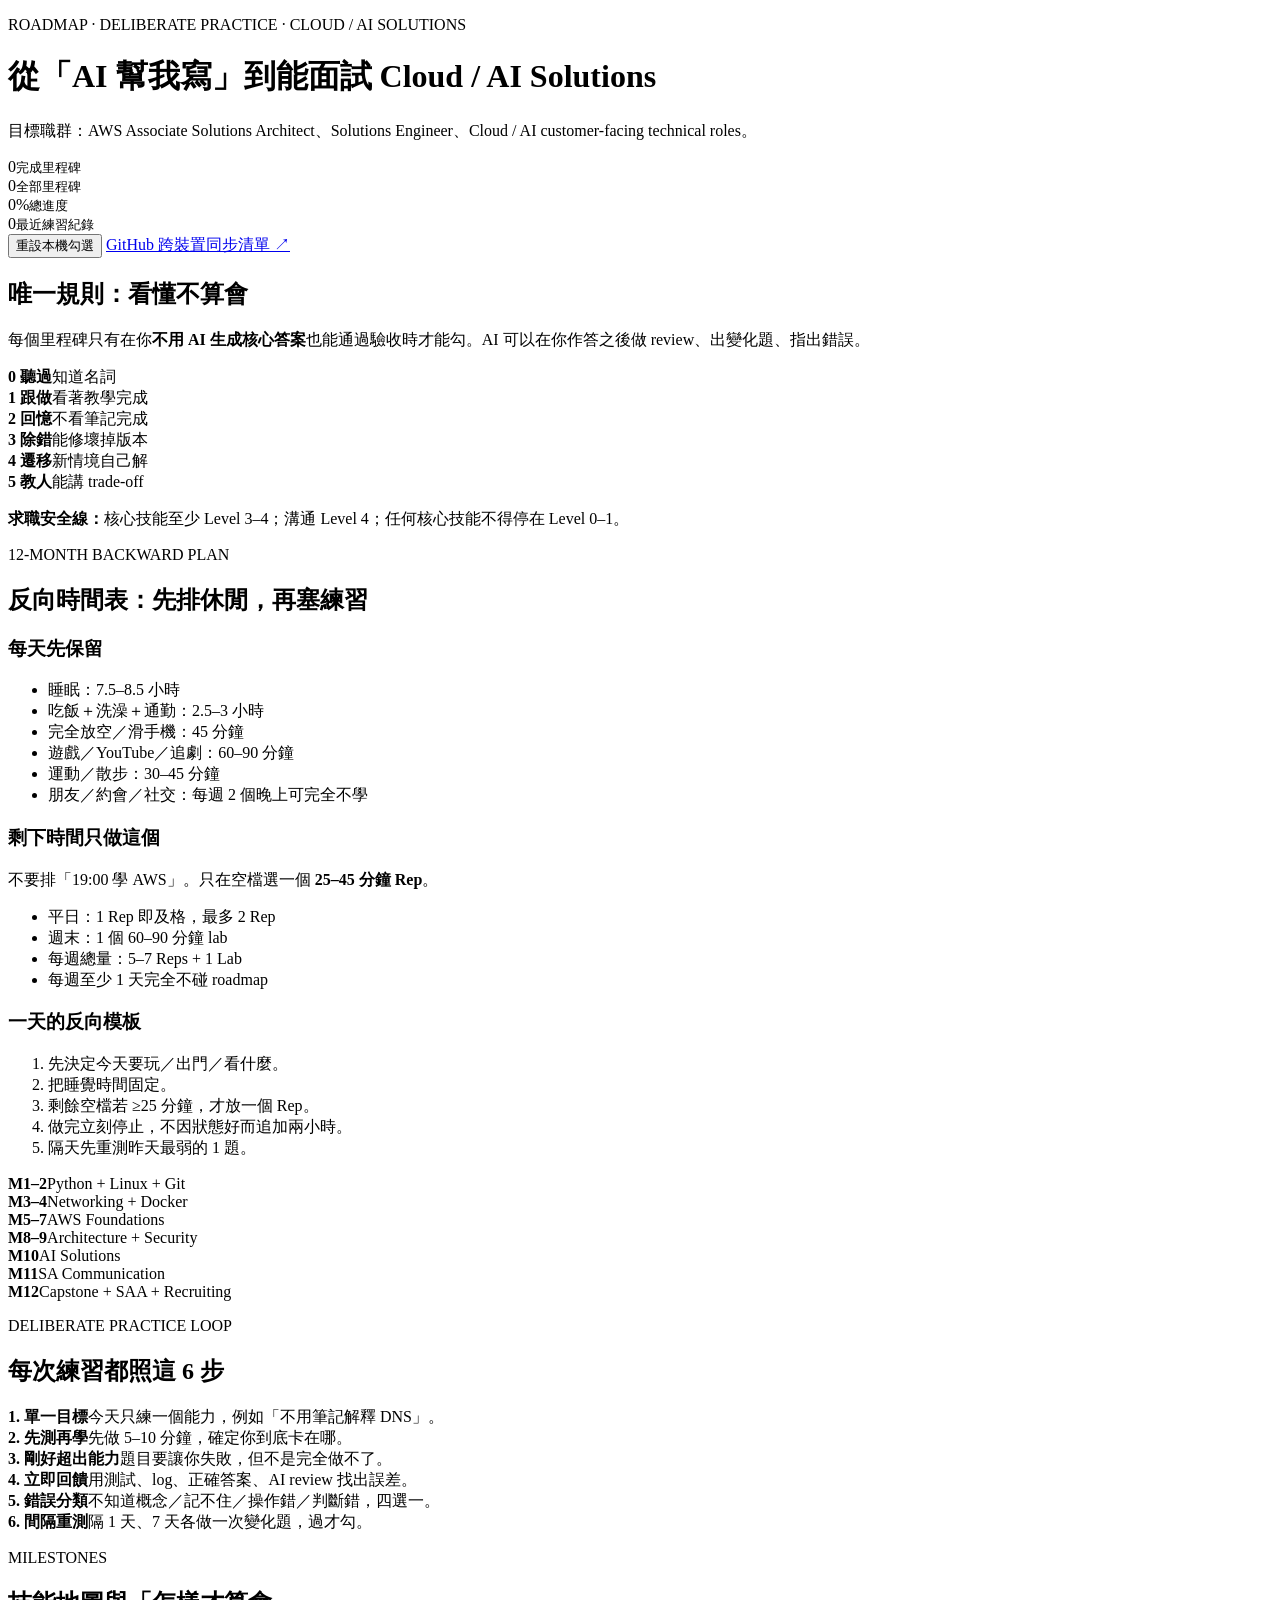
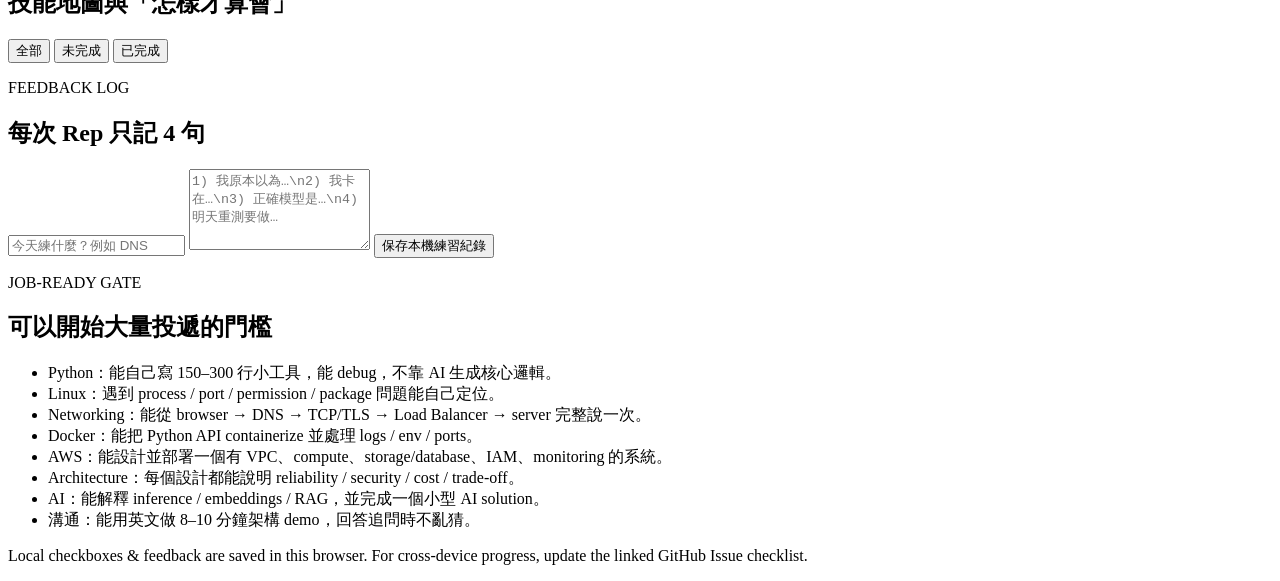
==== index.html @ ae32305e "Create Cloud AI Solutions roadmap dashboard" ====
<!doctype html>
<html lang="zh-Hant">
<head>
  <meta charset="utf-8" />
  <meta name="viewport" content="width=device-width, initial-scale=1" />
  <meta name="theme-color" content="#0b1020" />
  <title>Cloud / AI Solutions Roadmap</title>
  <link rel="stylesheet" href="styles.css" />
</head>
<body>
  <header class="hero">
    <div class="wrap">
      <p class="eyebrow">ROADMAP · DELIBERATE PRACTICE · CLOUD / AI SOLUTIONS</p>
      <h1>從「AI 幫我寫」到能面試 Cloud / AI Solutions</h1>
      <p class="lead">目標職群：AWS Associate Solutions Architect、Solutions Engineer、Cloud / AI customer-facing technical roles。</p>
      <div class="hero-grid">
        <div class="stat"><span id="doneCount">0</span><small>完成里程碑</small></div>
        <div class="stat"><span id="totalCount">0</span><small>全部里程碑</small></div>
        <div class="stat"><span id="progressPct">0%</span><small>總進度</small></div>
        <div class="stat"><span id="streak">0</span><small>最近練習紀錄</small></div>
      </div>
      <div class="progress"><div id="progressBar"></div></div>
      <div class="actions">
        <button id="resetBtn" class="ghost">重設本機勾選</button>
        <a class="button" href="https://github.com/tel0955850213/tel0955850213.github.io/issues/1" target="_blank" rel="noreferrer">GitHub 跨裝置同步清單 ↗</a>
      </div>
    </div>
  </header>

  <main class="wrap">
    <section class="panel warning">
      <h2>唯一規則：看懂不算會</h2>
      <p>每個里程碑只有在你<strong>不用 AI 生成核心答案</strong>也能通過驗收時才能勾。AI 可以在你作答之後做 review、出變化題、指出錯誤。</p>
      <div class="rubric">
        <div><b>0 聽過</b><span>知道名詞</span></div>
        <div><b>1 跟做</b><span>看著教學完成</span></div>
        <div><b>2 回憶</b><span>不看筆記完成</span></div>
        <div><b>3 除錯</b><span>能修壞掉版本</span></div>
        <div><b>4 遷移</b><span>新情境自己解</span></div>
        <div><b>5 教人</b><span>能講 trade-off</span></div>
      </div>
      <p class="pass-rule"><strong>求職安全線：</strong>核心技能至少 Level 3–4；溝通 Level 4；任何核心技能不得停在 Level 0–1。</p>
    </section>

    <section>
      <div class="section-title">
        <div><p class="eyebrow">12-MONTH BACKWARD PLAN</p><h2>反向時間表：先排休閒，再塞練習</h2></div>
      </div>
      <div class="schedule-grid">
        <article class="schedule-card leisure">
          <h3>每天先保留</h3>
          <ul>
            <li>睡眠：7.5–8.5 小時</li>
            <li>吃飯＋洗澡＋通勤：2.5–3 小時</li>
            <li>完全放空／滑手機：45 分鐘</li>
            <li>遊戲／YouTube／追劇：60–90 分鐘</li>
            <li>運動／散步：30–45 分鐘</li>
            <li>朋友／約會／社交：每週 2 個晚上可完全不學</li>
          </ul>
        </article>
        <article class="schedule-card">
          <h3>剩下時間只做這個</h3>
          <p>不要排「19:00 學 AWS」。只在空檔選一個 <strong>25–45 分鐘 Rep</strong>。</p>
          <ul>
            <li>平日：1 Rep 即及格，最多 2 Rep</li>
            <li>週末：1 個 60–90 分鐘 lab</li>
            <li>每週總量：5–7 Reps + 1 Lab</li>
            <li>每週至少 1 天完全不碰 roadmap</li>
          </ul>
        </article>
        <article class="schedule-card accent">
          <h3>一天的反向模板</h3>
          <ol>
            <li>先決定今天要玩／出門／看什麼。</li>
            <li>把睡覺時間固定。</li>
            <li>剩餘空檔若 ≥25 分鐘，才放一個 Rep。</li>
            <li>做完立刻停止，不因狀態好而追加兩小時。</li>
            <li>隔天先重測昨天最弱的 1 題。</li>
          </ol>
        </article>
      </div>
      <div class="timeline">
        <div><b>M1–2</b><span>Python + Linux + Git</span></div>
        <div><b>M3–4</b><span>Networking + Docker</span></div>
        <div><b>M5–7</b><span>AWS Foundations</span></div>
        <div><b>M8–9</b><span>Architecture + Security</span></div>
        <div><b>M10</b><span>AI Solutions</span></div>
        <div><b>M11</b><span>SA Communication</span></div>
        <div><b>M12</b><span>Capstone + SAA + Recruiting</span></div>
      </div>
    </section>

    <section class="panel">
      <p class="eyebrow">DELIBERATE PRACTICE LOOP</p>
      <h2>每次練習都照這 6 步</h2>
      <div class="practice-grid">
        <div><b>1. 單一目標</b><span>今天只練一個能力，例如「不用筆記解釋 DNS」。</span></div>
        <div><b>2. 先測再學</b><span>先做 5–10 分鐘，確定你到底卡在哪。</span></div>
        <div><b>3. 剛好超出能力</b><span>題目要讓你失敗，但不是完全做不了。</span></div>
        <div><b>4. 立即回饋</b><span>用測試、log、正確答案、AI review 找出誤差。</span></div>
        <div><b>5. 錯誤分類</b><span>不知道概念／記不住／操作錯／判斷錯，四選一。</span></div>
        <div><b>6. 間隔重測</b><span>隔 1 天、7 天各做一次變化題，過才勾。</span></div>
      </div>
    </section>

    <section>
      <div class="section-title">
        <div><p class="eyebrow">MILESTONES</p><h2>技能地圖與「怎樣才算會」</h2></div>
        <div class="filters">
          <button class="filter active" data-filter="all">全部</button>
          <button class="filter" data-filter="todo">未完成</button>
          <button class="filter" data-filter="done">已完成</button>
        </div>
      </div>
      <div id="roadmap" class="roadmap"></div>
    </section>

    <section class="panel feedback-panel">
      <p class="eyebrow">FEEDBACK LOG</p>
      <h2>每次 Rep 只記 4 句</h2>
      <div class="feedback-form">
        <input id="skillInput" placeholder="今天練什麼？例如 DNS" />
        <textarea id="feedbackInput" rows="5" placeholder="1) 我原本以為…\n2) 我卡在…\n3) 正確模型是…\n4) 明天重測要做…"></textarea>
        <button id="saveFeedback" class="button">保存本機練習紀錄</button>
      </div>
      <div id="feedbackList" class="feedback-list"></div>
    </section>

    <section class="panel">
      <p class="eyebrow">JOB-READY GATE</p>
      <h2>可以開始大量投遞的門檻</h2>
      <ul class="gate-list">
        <li>Python：能自己寫 150–300 行小工具，能 debug，不靠 AI 生成核心邏輯。</li>
        <li>Linux：遇到 process / port / permission / package 問題能自己定位。</li>
        <li>Networking：能從 browser → DNS → TCP/TLS → Load Balancer → server 完整說一次。</li>
        <li>Docker：能把 Python API containerize 並處理 logs / env / ports。</li>
        <li>AWS：能設計並部署一個有 VPC、compute、storage/database、IAM、monitoring 的系統。</li>
        <li>Architecture：每個設計都能說明 reliability / security / cost / trade-off。</li>
        <li>AI：能解釋 inference / embeddings / RAG，並完成一個小型 AI solution。</li>
        <li>溝通：能用英文做 8–10 分鐘架構 demo，回答追問時不亂猜。</li>
      </ul>
    </section>
  </main>

  <footer class="wrap footer">
    <p>Local checkboxes & feedback are saved in this browser. For cross-device progress, update the linked GitHub Issue checklist.</p>
  </footer>

  <script src="app.js"></script>
</body>
</html>
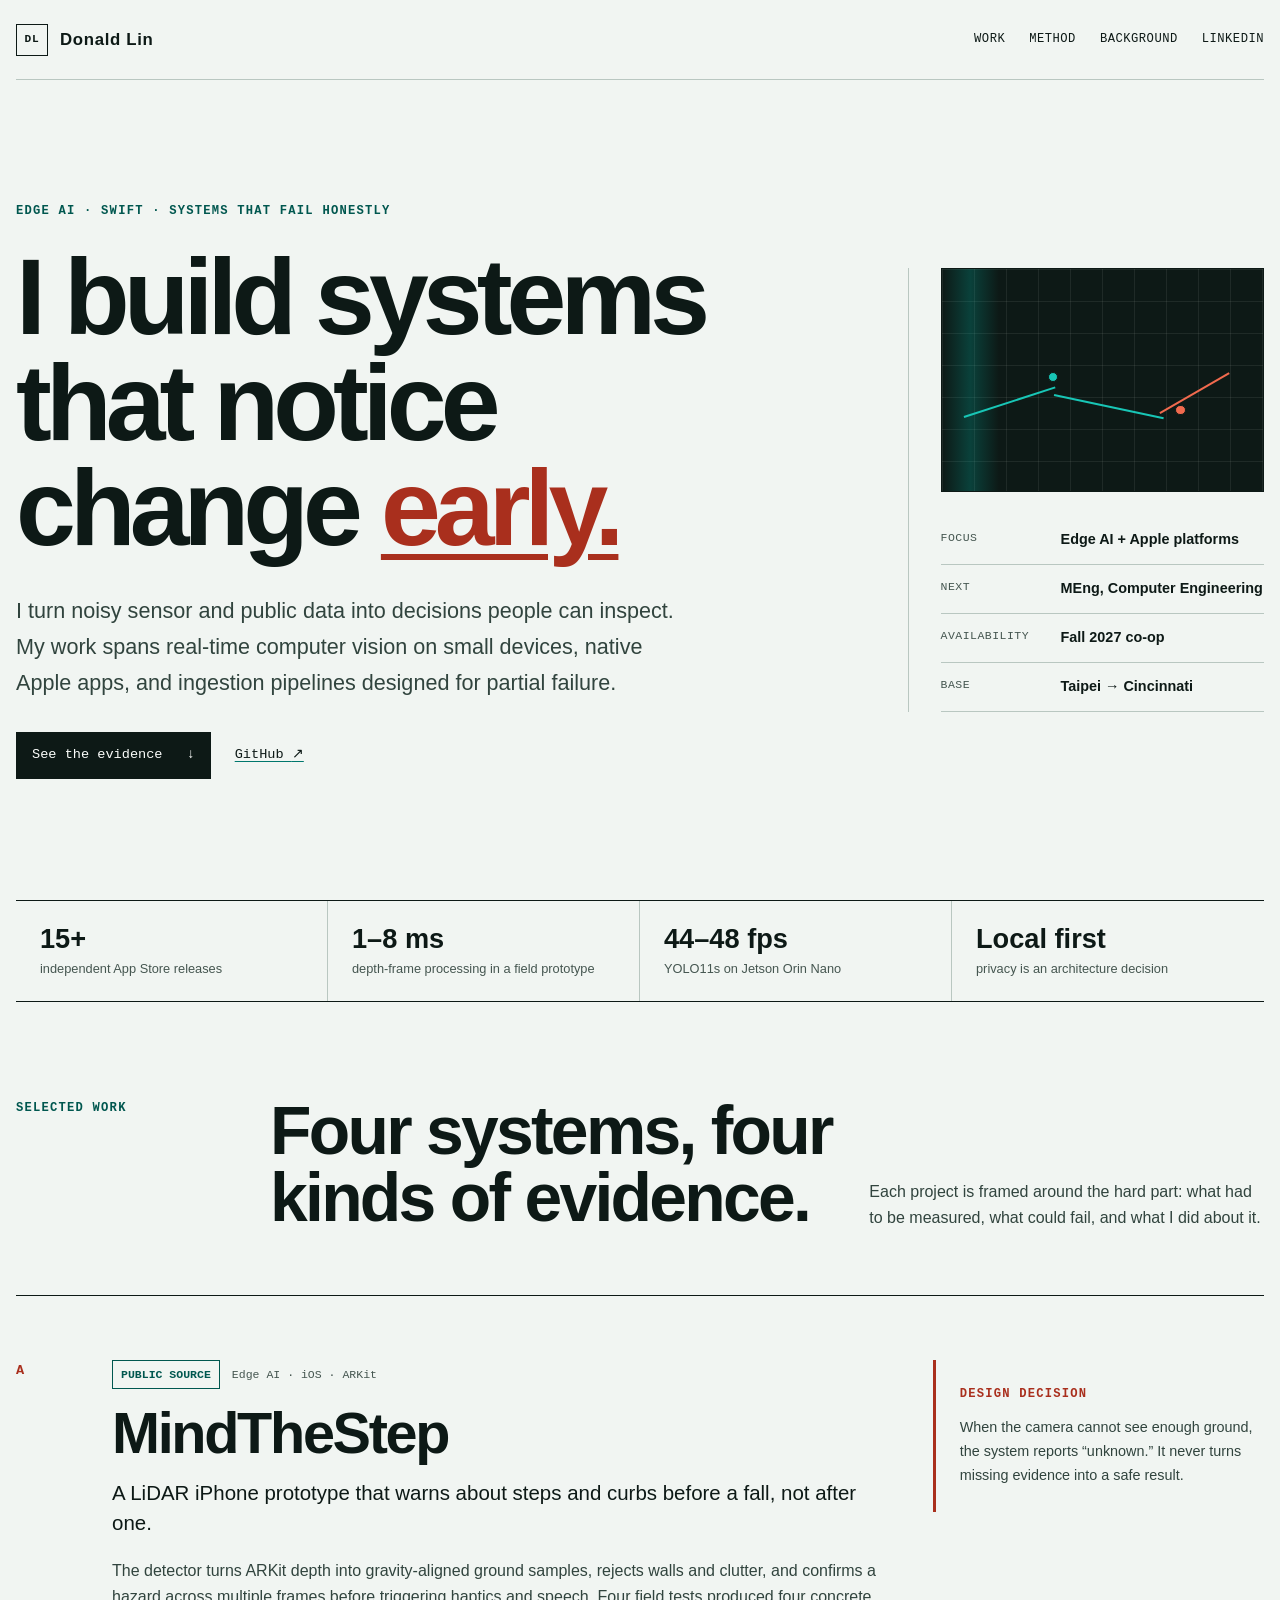
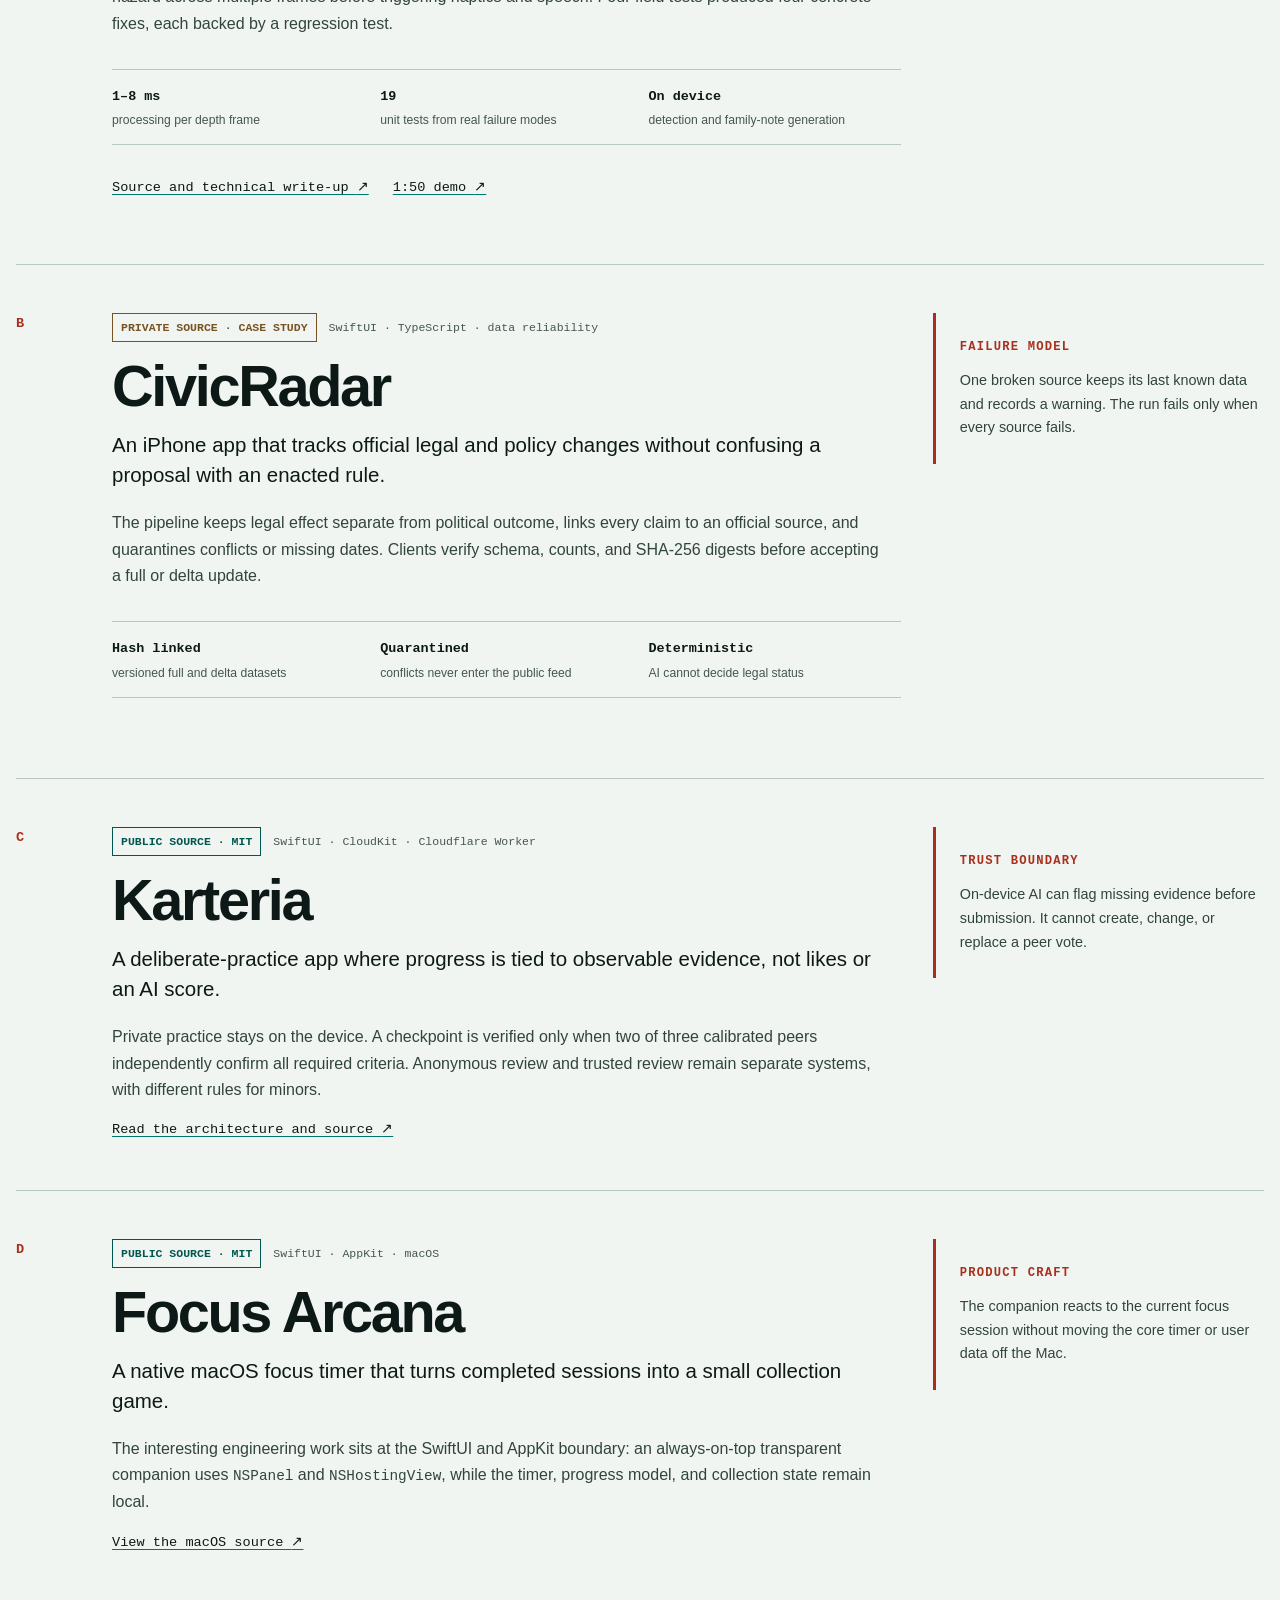
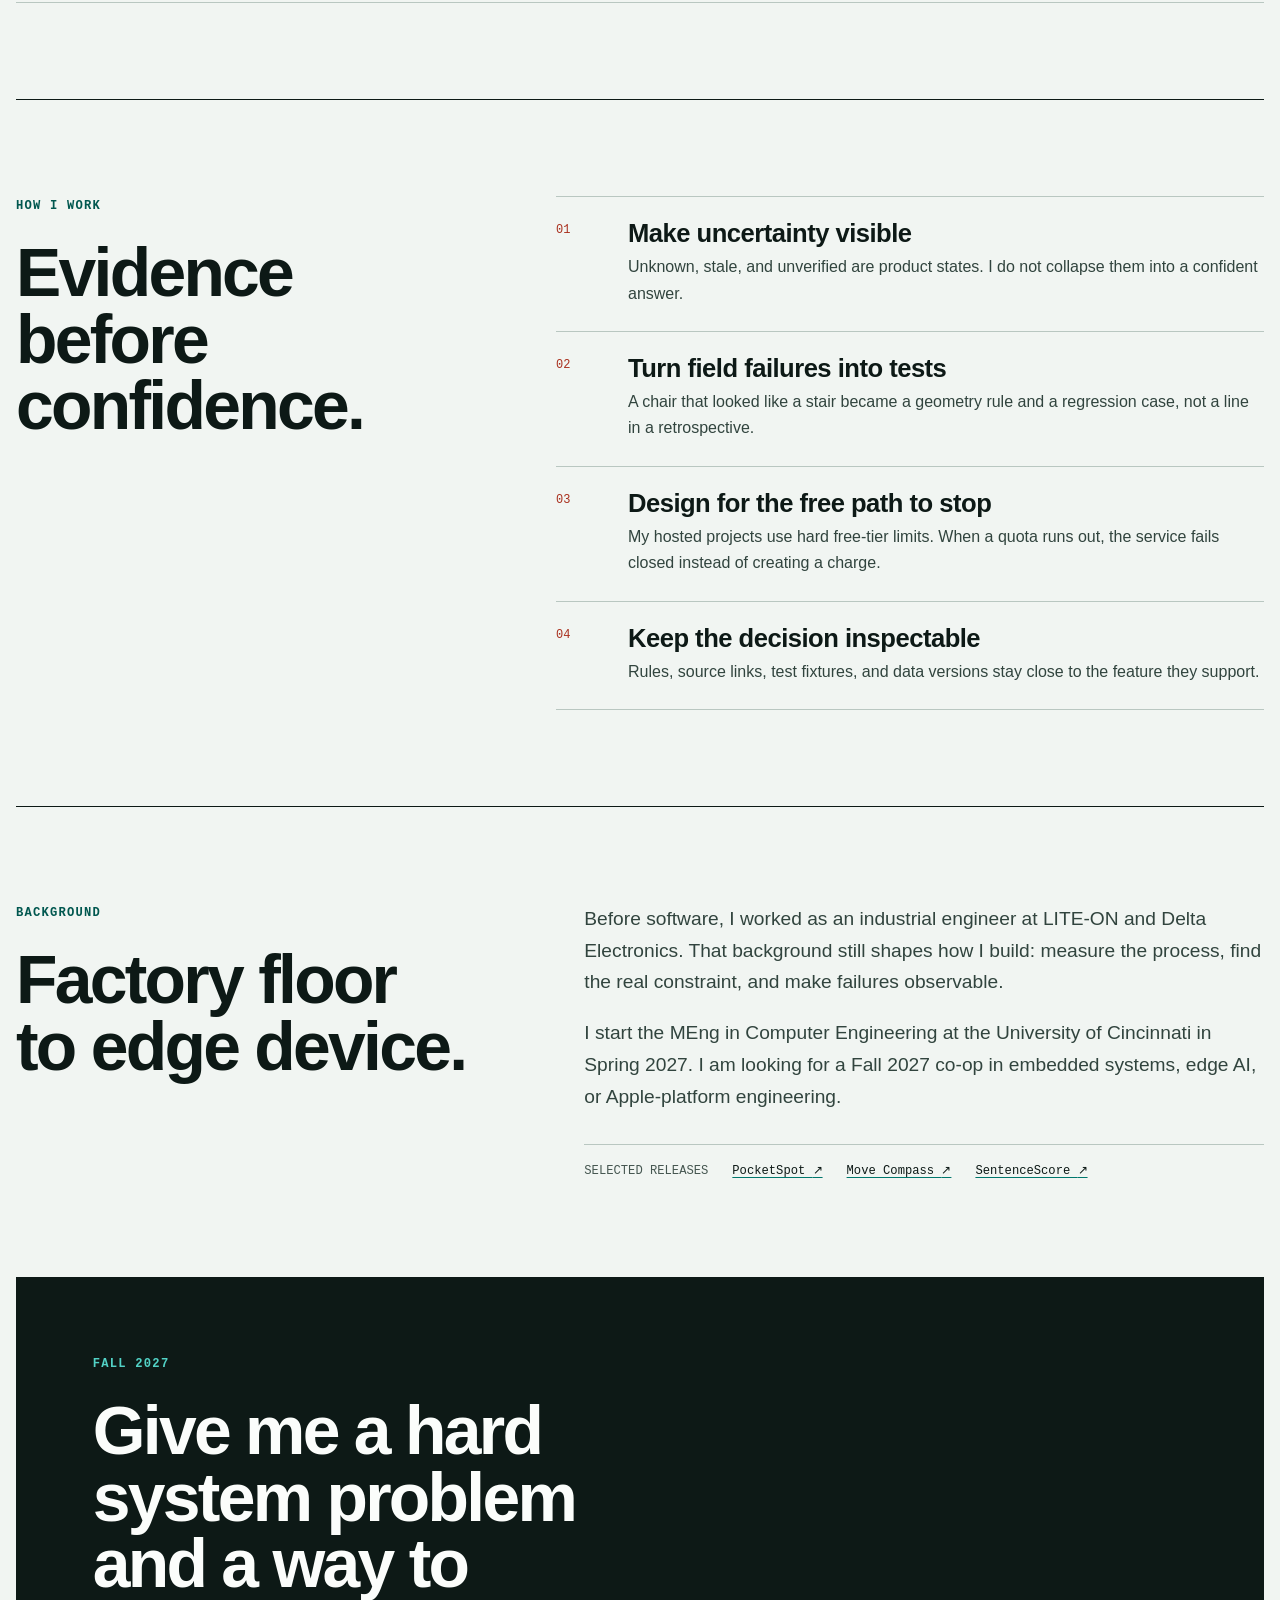
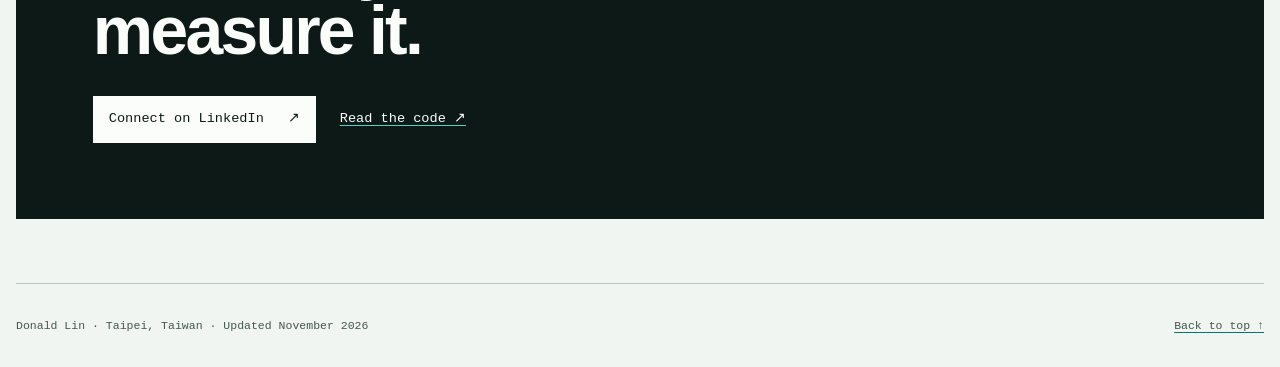
==== commit 73eaed3b: "feat: build evidence-led engineering portfolio" ====
--- a/index.html
+++ b/index.html
@@ -1,151 +1,248 @@
 <!doctype html>
-<html lang="zh-Hant">
+<html lang="en">
 <head>
   <meta charset="utf-8" />
   <meta name="viewport" content="width=device-width, initial-scale=1" />
-  <meta name="theme-color" content="#0b1020" />
-  <title>Cloud / AI Solutions Roadmap</title>
+  <meta name="description" content="Donald Lin builds edge-AI systems and native Apple software, with a focus on measurable behavior, privacy, and reliable operation." />
+  <meta name="theme-color" content="#0d1916" />
+  <meta name="color-scheme" content="light" />
+  <link rel="canonical" href="https://tel0955850213.github.io/" />
+  <title>Donald Lin — Edge AI and Apple platforms</title>
   <link rel="stylesheet" href="styles.css" />
 </head>
 <body>
-  <header class="hero">
-    <div class="wrap">
-      <p class="eyebrow">ROADMAP · DELIBERATE PRACTICE · CLOUD / AI SOLUTIONS</p>
-      <h1>從「AI 幫我寫」到能面試 Cloud / AI Solutions</h1>
-      <p class="lead">目標職群：AWS Associate Solutions Architect、Solutions Engineer、Cloud / AI customer-facing technical roles。</p>
-      <div class="hero-grid">
-        <div class="stat"><span id="doneCount">0</span><small>完成里程碑</small></div>
-        <div class="stat"><span id="totalCount">0</span><small>全部里程碑</small></div>
-        <div class="stat"><span id="progressPct">0%</span><small>總進度</small></div>
-        <div class="stat"><span id="streak">0</span><small>最近練習紀錄</small></div>
-      </div>
-      <div class="progress"><div id="progressBar"></div></div>
-      <div class="actions">
-        <button id="resetBtn" class="ghost">重設本機勾選</button>
-        <a class="button" href="https://github.com/tel0955850213/tel0955850213.github.io/issues/1" target="_blank" rel="noreferrer">GitHub 跨裝置同步清單 ↗</a>
-      </div>
-    </div>
+  <a class="skip-link" href="#main">Skip to main content</a>
+
+  <header class="site-header">
+    <a class="wordmark" href="#top">
+      <span class="wordmark-mark" aria-hidden="true">DL</span>
+      <span>Donald Lin</span>
+    </a>
+    <nav aria-label="Primary navigation">
+      <a href="#work">Work</a>
+      <a href="#method">Method</a>
+      <a href="#background">Background</a>
+      <a href="https://www.linkedin.com/in/donald-lin-0a249320a/">LinkedIn</a>
+    </nav>
   </header>
 
-  <main class="wrap">
-    <section class="panel warning">
-      <h2>唯一規則：看懂不算會</h2>
-      <p>每個里程碑只有在你<strong>不用 AI 生成核心答案</strong>也能通過驗收時才能勾。AI 可以在你作答之後做 review、出變化題、指出錯誤。</p>
-      <div class="rubric">
-        <div><b>0 聽過</b><span>知道名詞</span></div>
-        <div><b>1 跟做</b><span>看著教學完成</span></div>
-        <div><b>2 回憶</b><span>不看筆記完成</span></div>
-        <div><b>3 除錯</b><span>能修壞掉版本</span></div>
-        <div><b>4 遷移</b><span>新情境自己解</span></div>
-        <div><b>5 教人</b><span>能講 trade-off</span></div>
-      </div>
-      <p class="pass-rule"><strong>求職安全線：</strong>核心技能至少 Level 3–4；溝通 Level 4；任何核心技能不得停在 Level 0–1。</p>
-    </section>
-
-    <section>
-      <div class="section-title">
-        <div><p class="eyebrow">12-MONTH BACKWARD PLAN</p><h2>反向時間表：先排休閒，再塞練習</h2></div>
-      </div>
-      <div class="schedule-grid">
-        <article class="schedule-card leisure">
-          <h3>每天先保留</h3>
-          <ul>
-            <li>睡眠：7.5–8.5 小時</li>
-            <li>吃飯＋洗澡＋通勤：2.5–3 小時</li>
-            <li>完全放空／滑手機：45 分鐘</li>
-            <li>遊戲／YouTube／追劇：60–90 分鐘</li>
-            <li>運動／散步：30–45 分鐘</li>
-            <li>朋友／約會／社交：每週 2 個晚上可完全不學</li>
-          </ul>
-        </article>
-        <article class="schedule-card">
-          <h3>剩下時間只做這個</h3>
-          <p>不要排「19:00 學 AWS」。只在空檔選一個 <strong>25–45 分鐘 Rep</strong>。</p>
-          <ul>
-            <li>平日：1 Rep 即及格，最多 2 Rep</li>
-            <li>週末：1 個 60–90 分鐘 lab</li>
-            <li>每週總量：5–7 Reps + 1 Lab</li>
-            <li>每週至少 1 天完全不碰 roadmap</li>
-          </ul>
-        </article>
-        <article class="schedule-card accent">
-          <h3>一天的反向模板</h3>
-          <ol>
-            <li>先決定今天要玩／出門／看什麼。</li>
-            <li>把睡覺時間固定。</li>
-            <li>剩餘空檔若 ≥25 分鐘，才放一個 Rep。</li>
-            <li>做完立刻停止，不因狀態好而追加兩小時。</li>
-            <li>隔天先重測昨天最弱的 1 題。</li>
-          </ol>
-        </article>
-      </div>
-      <div class="timeline">
-        <div><b>M1–2</b><span>Python + Linux + Git</span></div>
-        <div><b>M3–4</b><span>Networking + Docker</span></div>
-        <div><b>M5–7</b><span>AWS Foundations</span></div>
-        <div><b>M8–9</b><span>Architecture + Security</span></div>
-        <div><b>M10</b><span>AI Solutions</span></div>
-        <div><b>M11</b><span>SA Communication</span></div>
-        <div><b>M12</b><span>Capstone + SAA + Recruiting</span></div>
-      </div>
-    </section>
-
-    <section class="panel">
-      <p class="eyebrow">DELIBERATE PRACTICE LOOP</p>
-      <h2>每次練習都照這 6 步</h2>
-      <div class="practice-grid">
-        <div><b>1. 單一目標</b><span>今天只練一個能力，例如「不用筆記解釋 DNS」。</span></div>
-        <div><b>2. 先測再學</b><span>先做 5–10 分鐘，確定你到底卡在哪。</span></div>
-        <div><b>3. 剛好超出能力</b><span>題目要讓你失敗，但不是完全做不了。</span></div>
-        <div><b>4. 立即回饋</b><span>用測試、log、正確答案、AI review 找出誤差。</span></div>
-        <div><b>5. 錯誤分類</b><span>不知道概念／記不住／操作錯／判斷錯，四選一。</span></div>
-        <div><b>6. 間隔重測</b><span>隔 1 天、7 天各做一次變化題，過才勾。</span></div>
-      </div>
-    </section>
-
-    <section>
-      <div class="section-title">
-        <div><p class="eyebrow">MILESTONES</p><h2>技能地圖與「怎樣才算會」</h2></div>
-        <div class="filters">
-          <button class="filter active" data-filter="all">全部</button>
-          <button class="filter" data-filter="todo">未完成</button>
-          <button class="filter" data-filter="done">已完成</button>
+  <main id="main">
+    <section class="hero" id="top" aria-labelledby="hero-title">
+      <div class="hero-copy">
+        <p class="kicker">Edge AI · Swift · systems that fail honestly</p>
+        <h1 id="hero-title">I build systems that notice change <em>early.</em></h1>
+        <p class="hero-summary">
+          I turn noisy sensor and public data into decisions people can inspect.
+          My work spans real-time computer vision on small devices, native Apple apps,
+          and ingestion pipelines designed for partial failure.
+        </p>
+        <div class="hero-actions" aria-label="Portfolio links">
+          <a class="primary-action" href="#work">See the evidence <span aria-hidden="true">↓</span></a>
+          <a href="https://github.com/tel0955850213">GitHub <span aria-hidden="true">↗</span></a>
         </div>
       </div>
-      <div id="roadmap" class="roadmap"></div>
-    </section>
-
-    <section class="panel feedback-panel">
-      <p class="eyebrow">FEEDBACK LOG</p>
-      <h2>每次 Rep 只記 4 句</h2>
-      <div class="feedback-form">
-        <input id="skillInput" placeholder="今天練什麼？例如 DNS" />
-        <textarea id="feedbackInput" rows="5" placeholder="1) 我原本以為…\n2) 我卡在…\n3) 正確模型是…\n4) 明天重測要做…"></textarea>
-        <button id="saveFeedback" class="button">保存本機練習紀錄</button>
-      </div>
-      <div id="feedbackList" class="feedback-list"></div>
-    </section>
-
-    <section class="panel">
-      <p class="eyebrow">JOB-READY GATE</p>
-      <h2>可以開始大量投遞的門檻</h2>
-      <ul class="gate-list">
-        <li>Python：能自己寫 150–300 行小工具，能 debug，不靠 AI 生成核心邏輯。</li>
-        <li>Linux：遇到 process / port / permission / package 問題能自己定位。</li>
-        <li>Networking：能從 browser → DNS → TCP/TLS → Load Balancer → server 完整說一次。</li>
-        <li>Docker：能把 Python API containerize 並處理 logs / env / ports。</li>
-        <li>AWS：能設計並部署一個有 VPC、compute、storage/database、IAM、monitoring 的系統。</li>
-        <li>Architecture：每個設計都能說明 reliability / security / cost / trade-off。</li>
-        <li>AI：能解釋 inference / embeddings / RAG，並完成一個小型 AI solution。</li>
-        <li>溝通：能用英文做 8–10 分鐘架構 demo，回答追問時不亂猜。</li>
-      </ul>
+
+      <aside class="signal-panel" aria-label="Current status">
+        <div class="signal-screen" aria-hidden="true">
+          <span class="scan-line"></span>
+          <span class="signal-segment segment-a"></span>
+          <span class="signal-segment segment-b"></span>
+          <span class="signal-segment segment-c"></span>
+          <span class="signal-dot dot-a"></span>
+          <span class="signal-dot dot-b"></span>
+        </div>
+        <dl>
+          <div><dt>Focus</dt><dd>Edge AI + Apple platforms</dd></div>
+          <div><dt>Next</dt><dd>MEng, Computer Engineering</dd></div>
+          <div><dt>Availability</dt><dd>Fall 2027 co-op</dd></div>
+          <div><dt>Base</dt><dd>Taipei → Cincinnati</dd></div>
+        </dl>
+      </aside>
+    </section>
+
+    <section class="proof-strip" aria-label="Engineering profile">
+      <p><strong>15+</strong><span>independent App Store releases</span></p>
+      <p><strong>1–8 ms</strong><span>depth-frame processing in a field prototype</span></p>
+      <p><strong>44–48 fps</strong><span>YOLO11s on Jetson Orin Nano</span></p>
+      <p><strong>Local first</strong><span>privacy is an architecture decision</span></p>
+    </section>
+
+    <section class="work-section" id="work" aria-labelledby="work-title">
+      <div class="section-heading">
+        <p class="section-label">Selected work</p>
+        <h2 id="work-title">Four systems, four kinds of evidence.</h2>
+        <p>Each project is framed around the hard part: what had to be measured, what could fail, and what I did about it.</p>
+      </div>
+
+      <div class="project-ledger">
+        <article class="project project-featured">
+          <div class="project-index" aria-hidden="true">A</div>
+          <div class="project-main">
+            <div class="project-meta">
+              <span class="status public">Public source</span>
+              <span>Edge AI · iOS · ARKit</span>
+            </div>
+            <h3>MindTheStep</h3>
+            <p class="project-lede">A LiDAR iPhone prototype that warns about steps and curbs before a fall, not after one.</p>
+            <p>
+              The detector turns ARKit depth into gravity-aligned ground samples, rejects walls and clutter,
+              and confirms a hazard across multiple frames before triggering haptics and speech. Four field tests
+              produced four concrete fixes, each backed by a regression test.
+            </p>
+            <div class="evidence" aria-label="MindTheStep evidence">
+              <p><strong>1–8 ms</strong><span>processing per depth frame</span></p>
+              <p><strong>19</strong><span>unit tests from real failure modes</span></p>
+              <p><strong>On device</strong><span>detection and family-note generation</span></p>
+            </div>
+            <div class="project-links">
+              <a href="https://github.com/tel0955850213/mindthestep">Source and technical write-up <span aria-hidden="true">↗</span></a>
+              <a href="https://youtu.be/XT80odwnBWA">1:50 demo <span aria-hidden="true">↗</span></a>
+            </div>
+          </div>
+          <aside class="project-note">
+            <p class="note-label">Design decision</p>
+            <p>When the camera cannot see enough ground, the system reports “unknown.” It never turns missing evidence into a safe result.</p>
+          </aside>
+        </article>
+
+        <article class="project">
+          <div class="project-index" aria-hidden="true">B</div>
+          <div class="project-main">
+            <div class="project-meta">
+              <span class="status case-study">Private source · case study</span>
+              <span>SwiftUI · TypeScript · data reliability</span>
+            </div>
+            <h3>CivicRadar</h3>
+            <p class="project-lede">An iPhone app that tracks official legal and policy changes without confusing a proposal with an enacted rule.</p>
+            <p>
+              The pipeline keeps legal effect separate from political outcome, links every claim to an official source,
+              and quarantines conflicts or missing dates. Clients verify schema, counts, and SHA-256 digests before accepting
+              a full or delta update.
+            </p>
+            <div class="evidence" aria-label="CivicRadar evidence">
+              <p><strong>Hash linked</strong><span>versioned full and delta datasets</span></p>
+              <p><strong>Quarantined</strong><span>conflicts never enter the public feed</span></p>
+              <p><strong>Deterministic</strong><span>AI cannot decide legal status</span></p>
+            </div>
+          </div>
+          <aside class="project-note">
+            <p class="note-label">Failure model</p>
+            <p>One broken source keeps its last known data and records a warning. The run fails only when every source fails.</p>
+          </aside>
+        </article>
+
+        <article class="project">
+          <div class="project-index" aria-hidden="true">C</div>
+          <div class="project-main">
+            <div class="project-meta">
+              <span class="status public">Public source · MIT</span>
+              <span>SwiftUI · CloudKit · Cloudflare Worker</span>
+            </div>
+            <h3>Karteria</h3>
+            <p class="project-lede">A deliberate-practice app where progress is tied to observable evidence, not likes or an AI score.</p>
+            <p>
+              Private practice stays on the device. A checkpoint is verified only when two of three calibrated peers
+              independently confirm all required criteria. Anonymous review and trusted review remain separate systems,
+              with different rules for minors.
+            </p>
+            <div class="project-links">
+              <a href="https://github.com/tel0955850213/Karteria">Read the architecture and source <span aria-hidden="true">↗</span></a>
+            </div>
+          </div>
+          <aside class="project-note">
+            <p class="note-label">Trust boundary</p>
+            <p>On-device AI can flag missing evidence before submission. It cannot create, change, or replace a peer vote.</p>
+          </aside>
+        </article>
+
+        <article class="project">
+          <div class="project-index" aria-hidden="true">D</div>
+          <div class="project-main">
+            <div class="project-meta">
+              <span class="status public">Public source · MIT</span>
+              <span>SwiftUI · AppKit · macOS</span>
+            </div>
+            <h3>Focus Arcana</h3>
+            <p class="project-lede">A native macOS focus timer that turns completed sessions into a small collection game.</p>
+            <p>
+              The interesting engineering work sits at the SwiftUI and AppKit boundary: an always-on-top transparent
+              companion uses <code>NSPanel</code> and <code>NSHostingView</code>, while the timer, progress model,
+              and collection state remain local.
+            </p>
+            <div class="project-links">
+              <a href="https://github.com/tel0955850213/MacFocus">View the macOS source <span aria-hidden="true">↗</span></a>
+            </div>
+          </div>
+          <aside class="project-note">
+            <p class="note-label">Product craft</p>
+            <p>The companion reacts to the current focus session without moving the core timer or user data off the Mac.</p>
+          </aside>
+        </article>
+      </div>
+    </section>
+
+    <section class="method-section" id="method" aria-labelledby="method-title">
+      <div class="section-heading compact">
+        <p class="section-label">How I work</p>
+        <h2 id="method-title">Evidence before confidence.</h2>
+      </div>
+      <ol class="method-list">
+        <li>
+          <span class="method-number">01</span>
+          <div><h3>Make uncertainty visible</h3><p>Unknown, stale, and unverified are product states. I do not collapse them into a confident answer.</p></div>
+        </li>
+        <li>
+          <span class="method-number">02</span>
+          <div><h3>Turn field failures into tests</h3><p>A chair that looked like a stair became a geometry rule and a regression case, not a line in a retrospective.</p></div>
+        </li>
+        <li>
+          <span class="method-number">03</span>
+          <div><h3>Design for the free path to stop</h3><p>My hosted projects use hard free-tier limits. When a quota runs out, the service fails closed instead of creating a charge.</p></div>
+        </li>
+        <li>
+          <span class="method-number">04</span>
+          <div><h3>Keep the decision inspectable</h3><p>Rules, source links, test fixtures, and data versions stay close to the feature they support.</p></div>
+        </li>
+      </ol>
+    </section>
+
+    <section class="background-section" id="background" aria-labelledby="background-title">
+      <div>
+        <p class="section-label">Background</p>
+        <h2 id="background-title">Factory floor to edge device.</h2>
+      </div>
+      <div class="background-copy">
+        <p>
+          Before software, I worked as an industrial engineer at LITE-ON and Delta Electronics.
+          That background still shapes how I build: measure the process, find the real constraint,
+          and make failures observable.
+        </p>
+        <p>
+          I start the MEng in Computer Engineering at the University of Cincinnati in Spring 2027.
+          I am looking for a Fall 2027 co-op in embedded systems, edge AI, or Apple-platform engineering.
+        </p>
+        <div class="app-links" aria-label="Selected App Store releases">
+          <span>Selected releases</span>
+          <a href="https://apps.apple.com/tw/app/id6771274846">PocketSpot <span aria-hidden="true">↗</span></a>
+          <a href="https://apps.apple.com/us/app/move-compass/id6795955157">Move Compass <span aria-hidden="true">↗</span></a>
+          <a href="https://apps.apple.com/us/app/sentencescore-ielts-speaking/id6782122833">SentenceScore <span aria-hidden="true">↗</span></a>
+        </div>
+      </div>
+    </section>
+
+    <section class="contact-section" aria-labelledby="contact-title">
+      <p class="section-label">Fall 2027</p>
+      <h2 id="contact-title">Give me a hard system problem and a way to measure it.</h2>
+      <div class="contact-links">
+        <a class="primary-action light" href="https://www.linkedin.com/in/donald-lin-0a249320a/">Connect on LinkedIn <span aria-hidden="true">↗</span></a>
+        <a href="https://github.com/tel0955850213">Read the code <span aria-hidden="true">↗</span></a>
+      </div>
     </section>
   </main>
 
-  <footer class="wrap footer">
-    <p>Local checkboxes & feedback are saved in this browser. For cross-device progress, update the linked GitHub Issue checklist.</p>
+  <footer>
+    <p>Donald Lin · Taipei, Taiwan · Updated November 2026</p>
+    <a href="#top">Back to top <span aria-hidden="true">↑</span></a>
   </footer>
-
-  <script src="app.js"></script>
 </body>
-</html>+</html>
--- a/styles.css
+++ b/styles.css
@@ -0,0 +1,791 @@
+:root {
+  --ink: #0d1916;
+  --ink-soft: #31443e;
+  --paper: #f1f5f2;
+  --surface: #fbfdfb;
+  --line: #b9c7c1;
+  --signal: #00776d;
+  --signal-dark: #00574f;
+  --hazard: #a92f1d;
+  --steel: #455650;
+  --display: "Avenir Next Condensed", "Arial Narrow", "Aptos Display", sans-serif;
+  --body: "Avenir Next", Avenir, "Segoe UI", sans-serif;
+  --mono: "SFMono-Regular", Consolas, "Liberation Mono", monospace;
+  --max-width: 84rem;
+  --space-1: 0.25rem;
+  --space-2: 0.5rem;
+  --space-3: 0.75rem;
+  --space-4: 1rem;
+  --space-6: 1.5rem;
+  --space-8: 2rem;
+  --space-12: 3rem;
+  --space-16: 4rem;
+  --space-24: 6rem;
+}
+
+* {
+  box-sizing: border-box;
+}
+
+html {
+  scroll-behavior: smooth;
+}
+
+body {
+  margin: 0;
+  background: var(--paper);
+  color: var(--ink);
+  font-family: var(--body);
+  font-size: 1rem;
+  line-height: 1.65;
+  text-rendering: optimizeLegibility;
+}
+
+a {
+  color: inherit;
+  text-decoration-color: var(--signal);
+  text-decoration-thickness: 0.08em;
+  text-underline-offset: 0.22em;
+}
+
+a:hover {
+  color: var(--signal-dark);
+}
+
+a:focus-visible,
+button:focus-visible {
+  outline: 0.2rem solid var(--hazard);
+  outline-offset: 0.2rem;
+}
+
+code {
+  font-family: var(--mono);
+  font-size: 0.9em;
+}
+
+.skip-link {
+  position: fixed;
+  z-index: 20;
+  top: var(--space-4);
+  left: var(--space-4);
+  padding: var(--space-3) var(--space-4);
+  background: var(--ink);
+  color: var(--surface);
+  transform: translateY(-160%);
+}
+
+.skip-link:focus {
+  transform: translateY(0);
+}
+
+.site-header,
+main,
+footer {
+  width: min(calc(100% - 2rem), var(--max-width));
+  margin-inline: auto;
+}
+
+.site-header {
+  min-height: 5rem;
+  display: flex;
+  align-items: center;
+  justify-content: space-between;
+  gap: var(--space-8);
+  border-bottom: 0.08rem solid var(--line);
+}
+
+.wordmark {
+  display: inline-flex;
+  align-items: center;
+  gap: var(--space-3);
+  color: var(--ink);
+  font-family: var(--display);
+  font-size: 1.05rem;
+  font-weight: 700;
+  letter-spacing: 0.04em;
+  text-decoration: none;
+}
+
+.wordmark-mark {
+  display: grid;
+  width: 2rem;
+  aspect-ratio: 1;
+  place-items: center;
+  border: 0.08rem solid var(--ink);
+  font-family: var(--mono);
+  font-size: 0.7rem;
+}
+
+nav {
+  display: flex;
+  flex-wrap: wrap;
+  justify-content: flex-end;
+  gap: var(--space-6);
+  font-family: var(--mono);
+  font-size: 0.76rem;
+  letter-spacing: 0.04em;
+  text-transform: uppercase;
+}
+
+nav a {
+  text-decoration: none;
+}
+
+.hero {
+  min-height: calc(100svh - 5rem);
+  display: grid;
+  grid-template-columns: minmax(0, 1.55fr) minmax(18rem, 0.7fr);
+  align-items: center;
+  gap: clamp(3rem, 8vw, 8rem);
+  padding-block: var(--space-16);
+}
+
+.kicker,
+.section-label,
+.note-label {
+  margin: 0 0 var(--space-6);
+  color: var(--signal-dark);
+  font-family: var(--mono);
+  font-size: 0.76rem;
+  font-weight: 700;
+  letter-spacing: 0.1em;
+  text-transform: uppercase;
+}
+
+h1,
+h2,
+h3,
+p {
+  margin-top: 0;
+}
+
+h1,
+h2,
+h3 {
+  font-family: var(--display);
+  font-weight: 650;
+  line-height: 0.98;
+}
+
+h1 {
+  max-width: 13ch;
+  margin-bottom: var(--space-8);
+  font-size: clamp(3.5rem, 8.4vw, 8.2rem);
+  letter-spacing: -0.055em;
+}
+
+h1 em {
+  color: var(--hazard);
+  font-style: normal;
+  text-decoration: underline;
+  text-decoration-thickness: 0.06em;
+  text-underline-offset: 0.08em;
+}
+
+.hero-summary {
+  max-width: 42rem;
+  margin-bottom: var(--space-8);
+  color: var(--ink-soft);
+  font-size: clamp(1.05rem, 1.7vw, 1.35rem);
+}
+
+.hero-actions,
+.project-links,
+.contact-links {
+  display: flex;
+  flex-wrap: wrap;
+  align-items: center;
+  gap: var(--space-6);
+  font-family: var(--mono);
+  font-size: 0.85rem;
+}
+
+.primary-action {
+  display: inline-flex;
+  align-items: center;
+  justify-content: space-between;
+  min-width: 12rem;
+  gap: var(--space-6);
+  padding: var(--space-3) var(--space-4);
+  background: var(--ink);
+  color: var(--surface);
+  text-decoration: none;
+}
+
+.primary-action:hover {
+  background: var(--signal-dark);
+  color: var(--surface);
+}
+
+.signal-panel {
+  border-left: 0.08rem solid var(--line);
+  padding-left: var(--space-8);
+}
+
+.signal-screen {
+  position: relative;
+  min-height: 14rem;
+  overflow: hidden;
+  border: 0.08rem solid var(--ink);
+  background-color: var(--ink);
+  background-image:
+    linear-gradient(rgba(241, 245, 242, 0.08) 0.08rem, transparent 0.08rem),
+    linear-gradient(90deg, rgba(241, 245, 242, 0.08) 0.08rem, transparent 0.08rem);
+  background-size: 2rem 2rem;
+}
+
+.scan-line {
+  position: absolute;
+  inset: 0 auto 0 0;
+  width: 18%;
+  background: linear-gradient(90deg, transparent, rgba(0, 194, 177, 0.24), transparent);
+  animation: scan 5s linear infinite;
+}
+
+.signal-segment,
+.signal-dot {
+  position: absolute;
+  display: block;
+  background: #18c6b6;
+}
+
+.signal-segment {
+  height: 0.15rem;
+  transform-origin: left center;
+}
+
+.segment-a {
+  width: 30%;
+  top: 66%;
+  left: 7%;
+  transform: rotate(-18deg);
+}
+
+.segment-b {
+  width: 35%;
+  top: 56%;
+  left: 35%;
+  transform: rotate(12deg);
+}
+
+.segment-c {
+  width: 25%;
+  top: 64%;
+  left: 68%;
+  transform: rotate(-30deg);
+  background: #f16a4e;
+}
+
+.signal-dot {
+  width: 0.65rem;
+  aspect-ratio: 1;
+  border: 0.12rem solid var(--ink);
+  border-radius: 50%;
+}
+
+.dot-a {
+  top: 46%;
+  left: 33%;
+}
+
+.dot-b {
+  top: 61%;
+  right: 24%;
+  background: #f16a4e;
+}
+
+@keyframes scan {
+  from { transform: translateX(-100%); }
+  to { transform: translateX(620%); }
+}
+
+.signal-panel dl {
+  margin: var(--space-6) 0 0;
+}
+
+.signal-panel dl div {
+  display: grid;
+  grid-template-columns: 6.5rem 1fr;
+  gap: var(--space-4);
+  padding-block: var(--space-3);
+  border-bottom: 0.08rem solid var(--line);
+}
+
+.signal-panel dt {
+  color: var(--steel);
+  font-family: var(--mono);
+  font-size: 0.72rem;
+  letter-spacing: 0.04em;
+  text-transform: uppercase;
+}
+
+.signal-panel dd {
+  margin: 0;
+  font-size: 0.9rem;
+  font-weight: 600;
+}
+
+.proof-strip {
+  display: grid;
+  grid-template-columns: repeat(4, 1fr);
+  border-block: 0.08rem solid var(--ink);
+}
+
+.proof-strip p {
+  margin: 0;
+  padding: var(--space-6);
+  border-right: 0.08rem solid var(--line);
+}
+
+.proof-strip p:last-child {
+  border-right: 0;
+}
+
+.proof-strip strong,
+.proof-strip span {
+  display: block;
+}
+
+.proof-strip strong {
+  margin-bottom: var(--space-2);
+  font-family: var(--display);
+  font-size: 1.7rem;
+  line-height: 1;
+}
+
+.proof-strip span {
+  color: var(--steel);
+  font-size: 0.8rem;
+  line-height: 1.35;
+}
+
+.work-section,
+.method-section,
+.background-section {
+  padding-block: var(--space-24);
+}
+
+.section-heading {
+  display: grid;
+  grid-template-columns: 0.45fr 1.15fr 0.8fr;
+  gap: var(--space-8);
+  align-items: end;
+  margin-bottom: var(--space-16);
+}
+
+.section-heading .section-label {
+  align-self: start;
+}
+
+.section-heading h2,
+.background-section h2,
+.contact-section h2 {
+  margin-bottom: 0;
+  font-size: clamp(2.7rem, 5.3vw, 5.4rem);
+  letter-spacing: -0.04em;
+}
+
+.section-heading > p:last-child {
+  margin-bottom: 0;
+  color: var(--ink-soft);
+}
+
+.project-ledger {
+  border-top: 0.08rem solid var(--ink);
+}
+
+.project {
+  display: grid;
+  grid-template-columns: 4rem minmax(0, 1fr) minmax(14rem, 0.42fr);
+  gap: var(--space-8);
+  padding-block: var(--space-12);
+  border-bottom: 0.08rem solid var(--line);
+}
+
+.project-featured {
+  padding-block: var(--space-16);
+}
+
+.project-index {
+  color: var(--hazard);
+  font-family: var(--mono);
+  font-size: 0.85rem;
+  font-weight: 700;
+}
+
+.project-meta {
+  display: flex;
+  flex-wrap: wrap;
+  gap: var(--space-3);
+  align-items: center;
+  margin-bottom: var(--space-4);
+  color: var(--steel);
+  font-family: var(--mono);
+  font-size: 0.72rem;
+}
+
+.status {
+  padding: var(--space-1) var(--space-2);
+  border: 0.08rem solid currentColor;
+  color: var(--signal-dark);
+  font-weight: 700;
+  text-transform: uppercase;
+}
+
+.status.case-study {
+  color: #795221;
+}
+
+.project h3 {
+  margin-bottom: var(--space-4);
+  font-size: clamp(2.5rem, 4.5vw, 4.8rem);
+  letter-spacing: -0.04em;
+}
+
+.project-lede {
+  max-width: 48rem;
+  color: var(--ink);
+  font-size: clamp(1.12rem, 1.6vw, 1.35rem);
+  line-height: 1.45;
+}
+
+.project-main > p:not(.project-lede) {
+  max-width: 48rem;
+  color: var(--ink-soft);
+}
+
+.evidence {
+  display: grid;
+  grid-template-columns: repeat(3, 1fr);
+  gap: var(--space-4);
+  margin-block: var(--space-8);
+  padding-block: var(--space-4);
+  border-block: 0.08rem solid var(--line);
+}
+
+.evidence p {
+  margin: 0;
+}
+
+.evidence strong,
+.evidence span {
+  display: block;
+}
+
+.evidence strong {
+  font-family: var(--mono);
+  font-size: 0.84rem;
+}
+
+.evidence span {
+  margin-top: var(--space-1);
+  color: var(--steel);
+  font-size: 0.76rem;
+  line-height: 1.35;
+}
+
+.project-note {
+  align-self: start;
+  padding: var(--space-6) 0 var(--space-6) var(--space-6);
+  border-left: 0.2rem solid var(--hazard);
+}
+
+.project-note .note-label {
+  margin-bottom: var(--space-3);
+  color: var(--hazard);
+}
+
+.project-note p:last-child {
+  margin-bottom: 0;
+  color: var(--ink-soft);
+  font-size: 0.9rem;
+}
+
+.method-section {
+  display: grid;
+  grid-template-columns: 0.75fr 1.25fr;
+  gap: clamp(3rem, 9vw, 9rem);
+  border-top: 0.08rem solid var(--ink);
+}
+
+.section-heading.compact {
+  display: block;
+  margin: 0;
+}
+
+.method-list {
+  margin: 0;
+  padding: 0;
+  list-style: none;
+  border-top: 0.08rem solid var(--line);
+}
+
+.method-list li {
+  display: grid;
+  grid-template-columns: 3rem 1fr;
+  gap: var(--space-6);
+  padding-block: var(--space-6);
+  border-bottom: 0.08rem solid var(--line);
+}
+
+.method-number {
+  color: var(--hazard);
+  font-family: var(--mono);
+  font-size: 0.75rem;
+}
+
+.method-list h3 {
+  margin-bottom: var(--space-2);
+  font-size: 1.6rem;
+  letter-spacing: -0.02em;
+}
+
+.method-list p {
+  margin: 0;
+  color: var(--ink-soft);
+}
+
+.background-section {
+  display: grid;
+  grid-template-columns: 0.8fr 1.2fr;
+  gap: clamp(3rem, 9vw, 9rem);
+  border-top: 0.08rem solid var(--ink);
+}
+
+.background-copy > p {
+  color: var(--ink-soft);
+  font-size: clamp(1.05rem, 1.5vw, 1.25rem);
+}
+
+.app-links {
+  display: flex;
+  flex-wrap: wrap;
+  gap: var(--space-4) var(--space-6);
+  margin-top: var(--space-8);
+  padding-top: var(--space-4);
+  border-top: 0.08rem solid var(--line);
+  font-family: var(--mono);
+  font-size: 0.76rem;
+}
+
+.app-links > span {
+  color: var(--steel);
+  text-transform: uppercase;
+}
+
+.contact-section {
+  margin-bottom: var(--space-16);
+  padding: clamp(2rem, 6vw, 5rem);
+  background: var(--ink);
+  color: var(--surface);
+}
+
+.contact-section .section-label {
+  color: #52d2c6;
+}
+
+.contact-section h2 {
+  max-width: 14ch;
+  margin-bottom: var(--space-8);
+}
+
+.primary-action.light {
+  background: var(--surface);
+  color: var(--ink);
+}
+
+.primary-action.light:hover {
+  background: #52d2c6;
+  color: var(--ink);
+}
+
+.contact-links > a:not(.primary-action) {
+  color: var(--surface);
+  text-decoration-color: #52d2c6;
+}
+
+footer {
+  display: flex;
+  justify-content: space-between;
+  gap: var(--space-6);
+  padding-block: var(--space-8);
+  border-top: 0.08rem solid var(--line);
+  color: var(--steel);
+  font-family: var(--mono);
+  font-size: 0.72rem;
+}
+
+footer p {
+  margin: 0;
+}
+
+@media (max-width: 64rem) {
+  .hero {
+    grid-template-columns: 1fr 20rem;
+    gap: var(--space-12);
+  }
+
+  .section-heading {
+    grid-template-columns: 0.35fr 1fr;
+  }
+
+  .section-heading > p:last-child {
+    grid-column: 2;
+  }
+
+  .project {
+    grid-template-columns: 2rem minmax(0, 1fr);
+  }
+
+  .project-note {
+    grid-column: 2;
+    max-width: 42rem;
+  }
+}
+
+@media (max-width: 48rem) {
+  .site-header {
+    align-items: flex-start;
+    padding-block: var(--space-4);
+  }
+
+  nav {
+    max-width: 14rem;
+    gap: var(--space-2) var(--space-4);
+  }
+
+  .hero {
+    min-height: auto;
+    grid-template-columns: 1fr;
+    padding-block: var(--space-16);
+  }
+
+  .signal-panel {
+    border-left: 0;
+    border-top: 0.08rem solid var(--line);
+    padding: var(--space-8) 0 0;
+  }
+
+  .signal-screen {
+    min-height: 10rem;
+  }
+
+  .proof-strip {
+    grid-template-columns: repeat(2, 1fr);
+  }
+
+  .proof-strip p:nth-child(2) {
+    border-right: 0;
+  }
+
+  .proof-strip p:nth-child(-n + 2) {
+    border-bottom: 0.08rem solid var(--line);
+  }
+
+  .section-heading,
+  .method-section,
+  .background-section {
+    grid-template-columns: 1fr;
+  }
+
+  .section-heading > p:last-child {
+    grid-column: auto;
+  }
+
+  .work-section,
+  .method-section,
+  .background-section {
+    padding-block: var(--space-16);
+  }
+
+  .evidence {
+    grid-template-columns: 1fr;
+  }
+}
+
+@media (max-width: 32rem) {
+  .site-header,
+  main,
+  footer {
+    width: min(calc(100% - 1.25rem), var(--max-width));
+  }
+
+  .site-header {
+    display: block;
+  }
+
+  nav {
+    max-width: none;
+    justify-content: flex-start;
+    margin-top: var(--space-4);
+  }
+
+  h1 {
+    font-size: clamp(3rem, 16vw, 4.5rem);
+  }
+
+  .proof-strip {
+    grid-template-columns: 1fr;
+  }
+
+  .proof-strip p,
+  .proof-strip p:nth-child(2) {
+    border-right: 0;
+    border-bottom: 0.08rem solid var(--line);
+  }
+
+  .proof-strip p:last-child {
+    border-bottom: 0;
+  }
+
+  .project {
+    grid-template-columns: 1fr;
+    gap: var(--space-4);
+  }
+
+  .project-note {
+    grid-column: auto;
+  }
+
+  .signal-panel dl div {
+    grid-template-columns: 5.75rem 1fr;
+  }
+
+  footer {
+    display: block;
+  }
+
+  footer a {
+    display: inline-block;
+    margin-top: var(--space-3);
+  }
+}
+
+@media (prefers-reduced-motion: reduce) {
+  html {
+    scroll-behavior: auto;
+  }
+
+  .scan-line {
+    animation: none;
+    left: 42%;
+  }
+}
+
+@media print {
+  body {
+    background: white;
+  }
+
+  .site-header nav,
+  .signal-screen,
+  .hero-actions,
+  .contact-section,
+  footer a {
+    display: none;
+  }
+
+  .hero {
+    min-height: auto;
+  }
+}
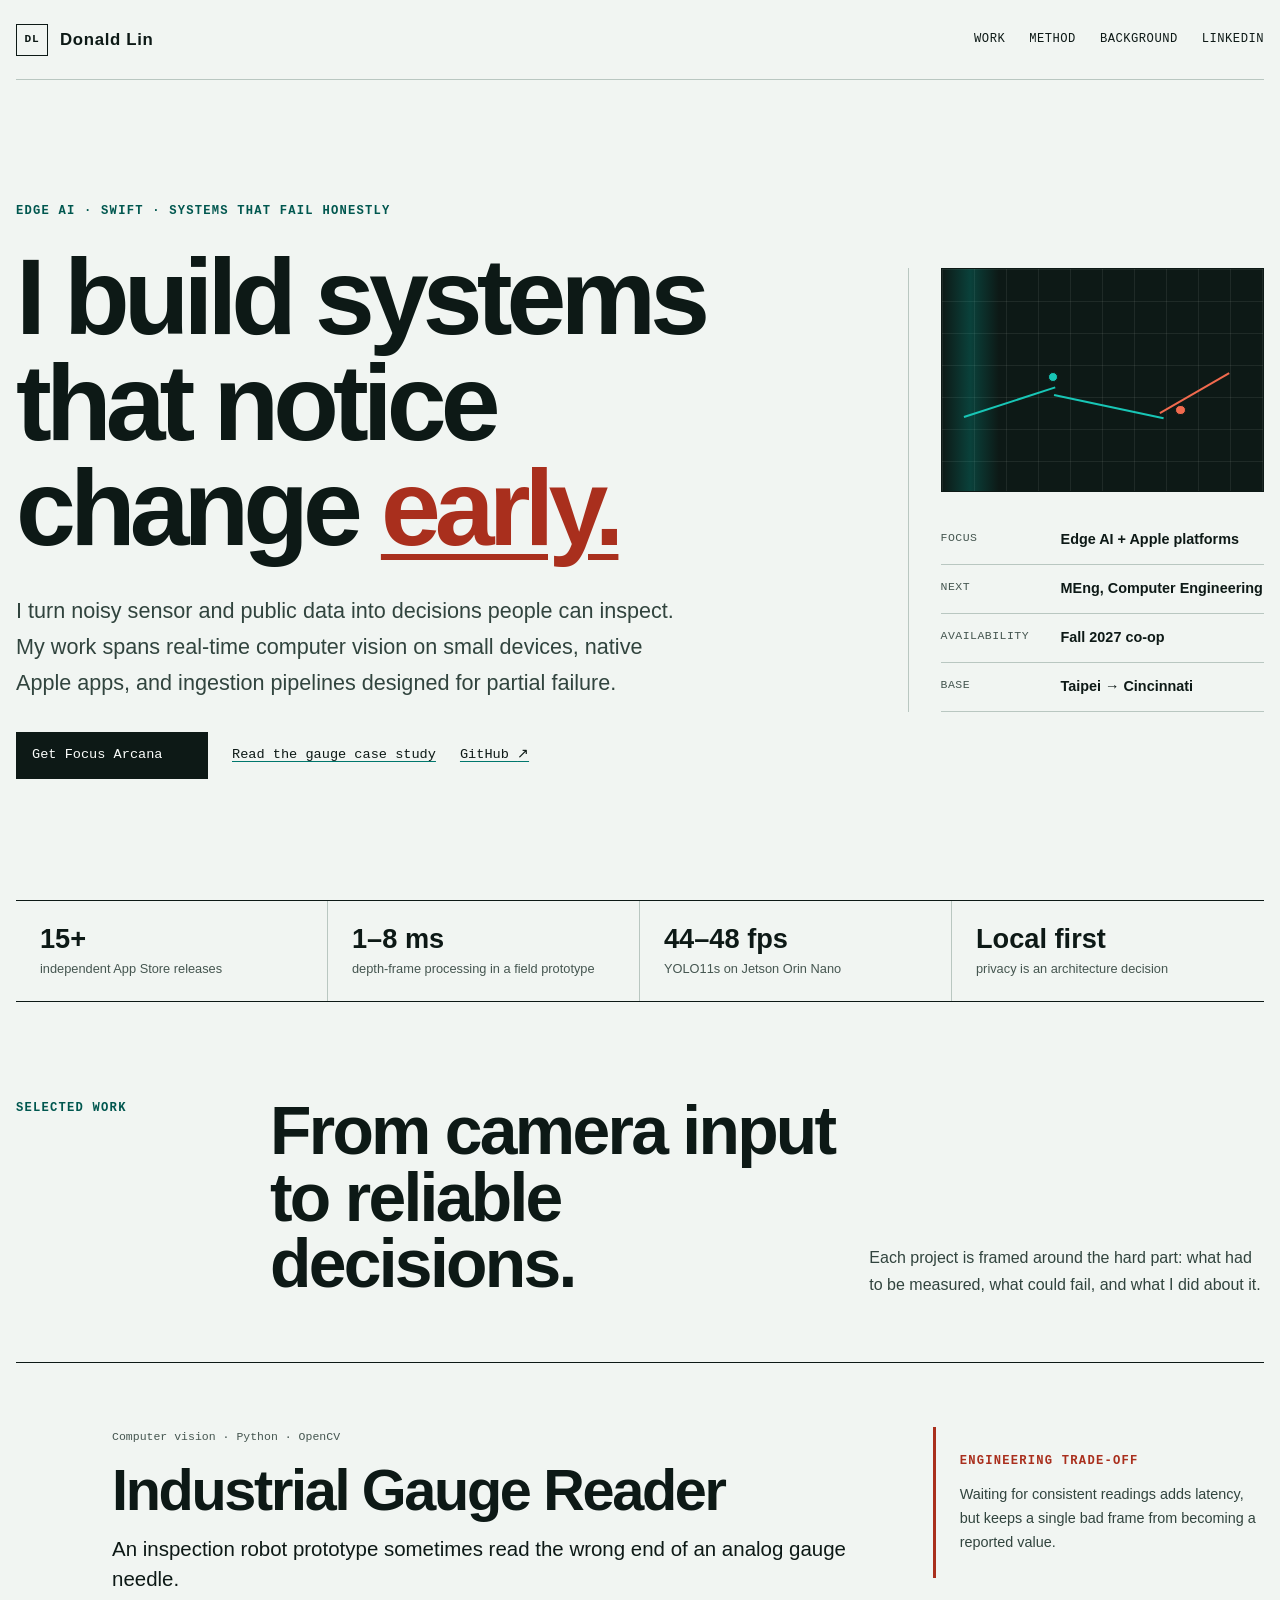
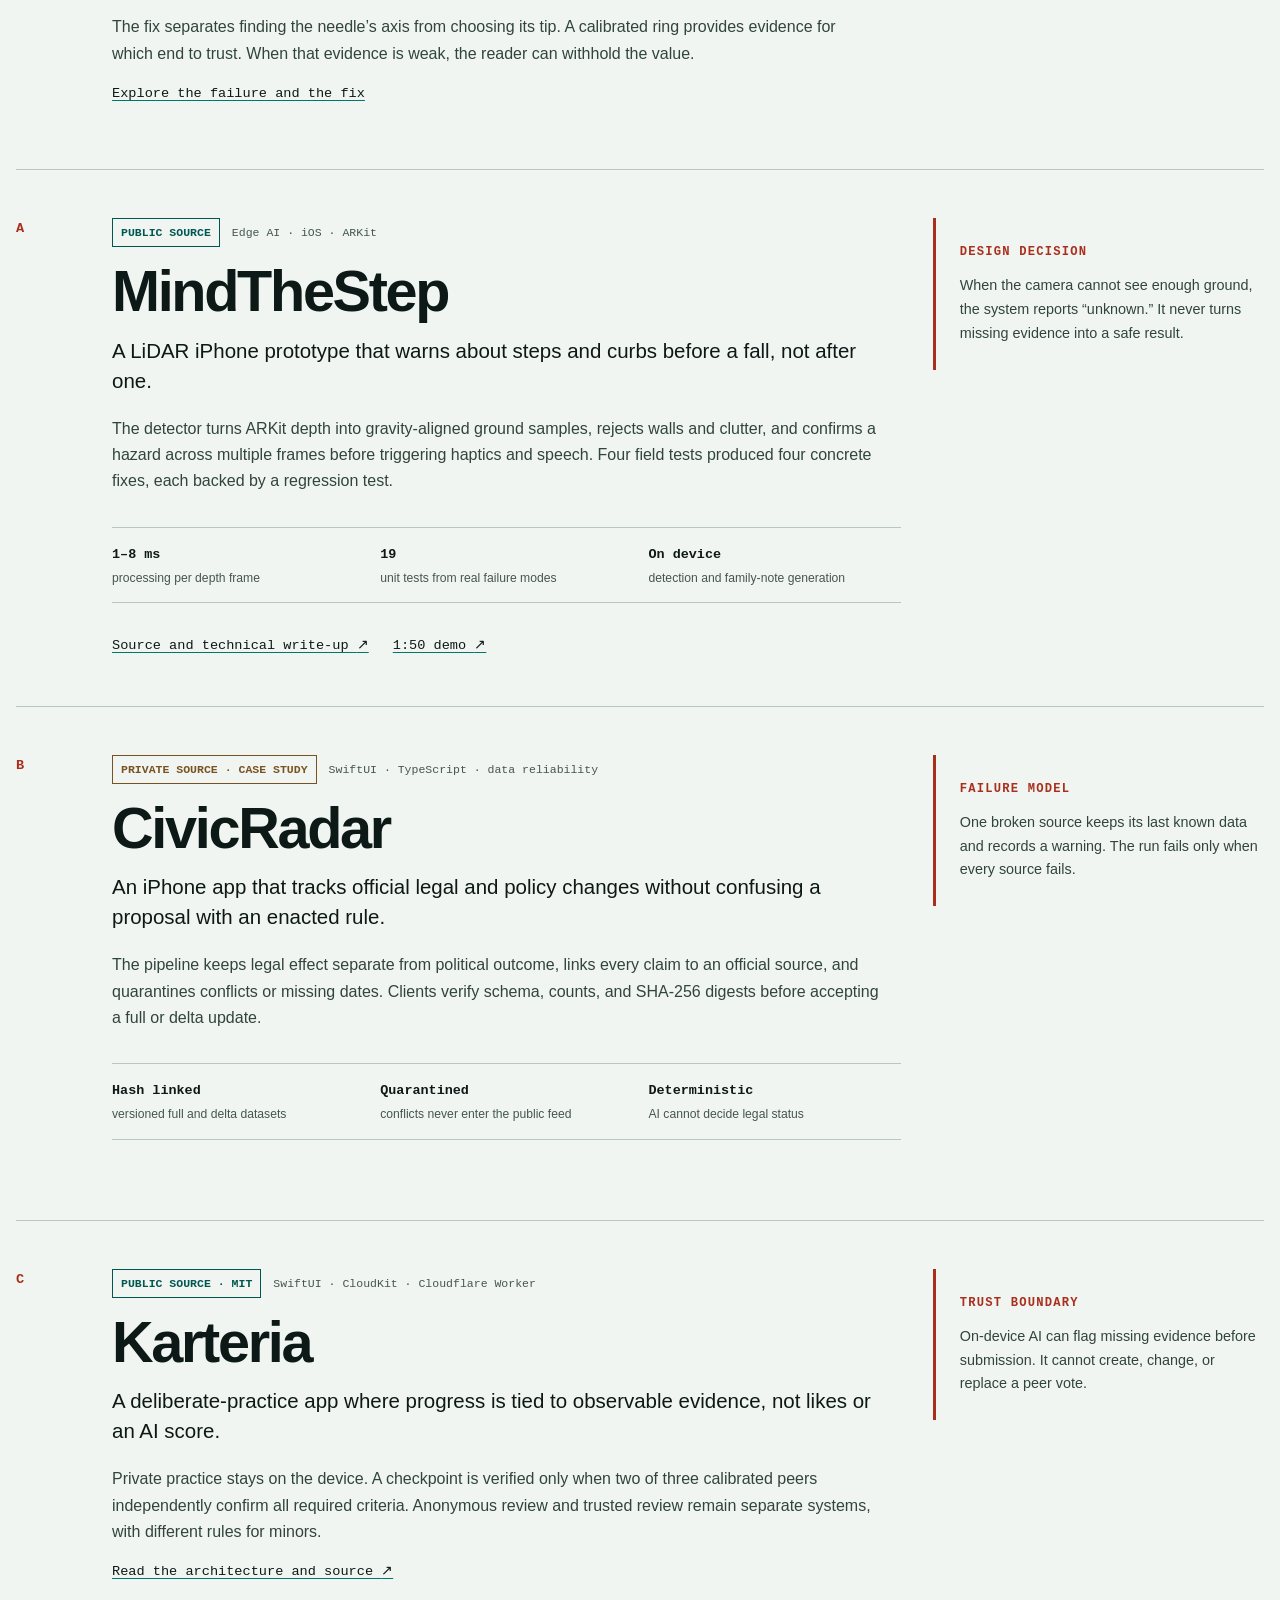
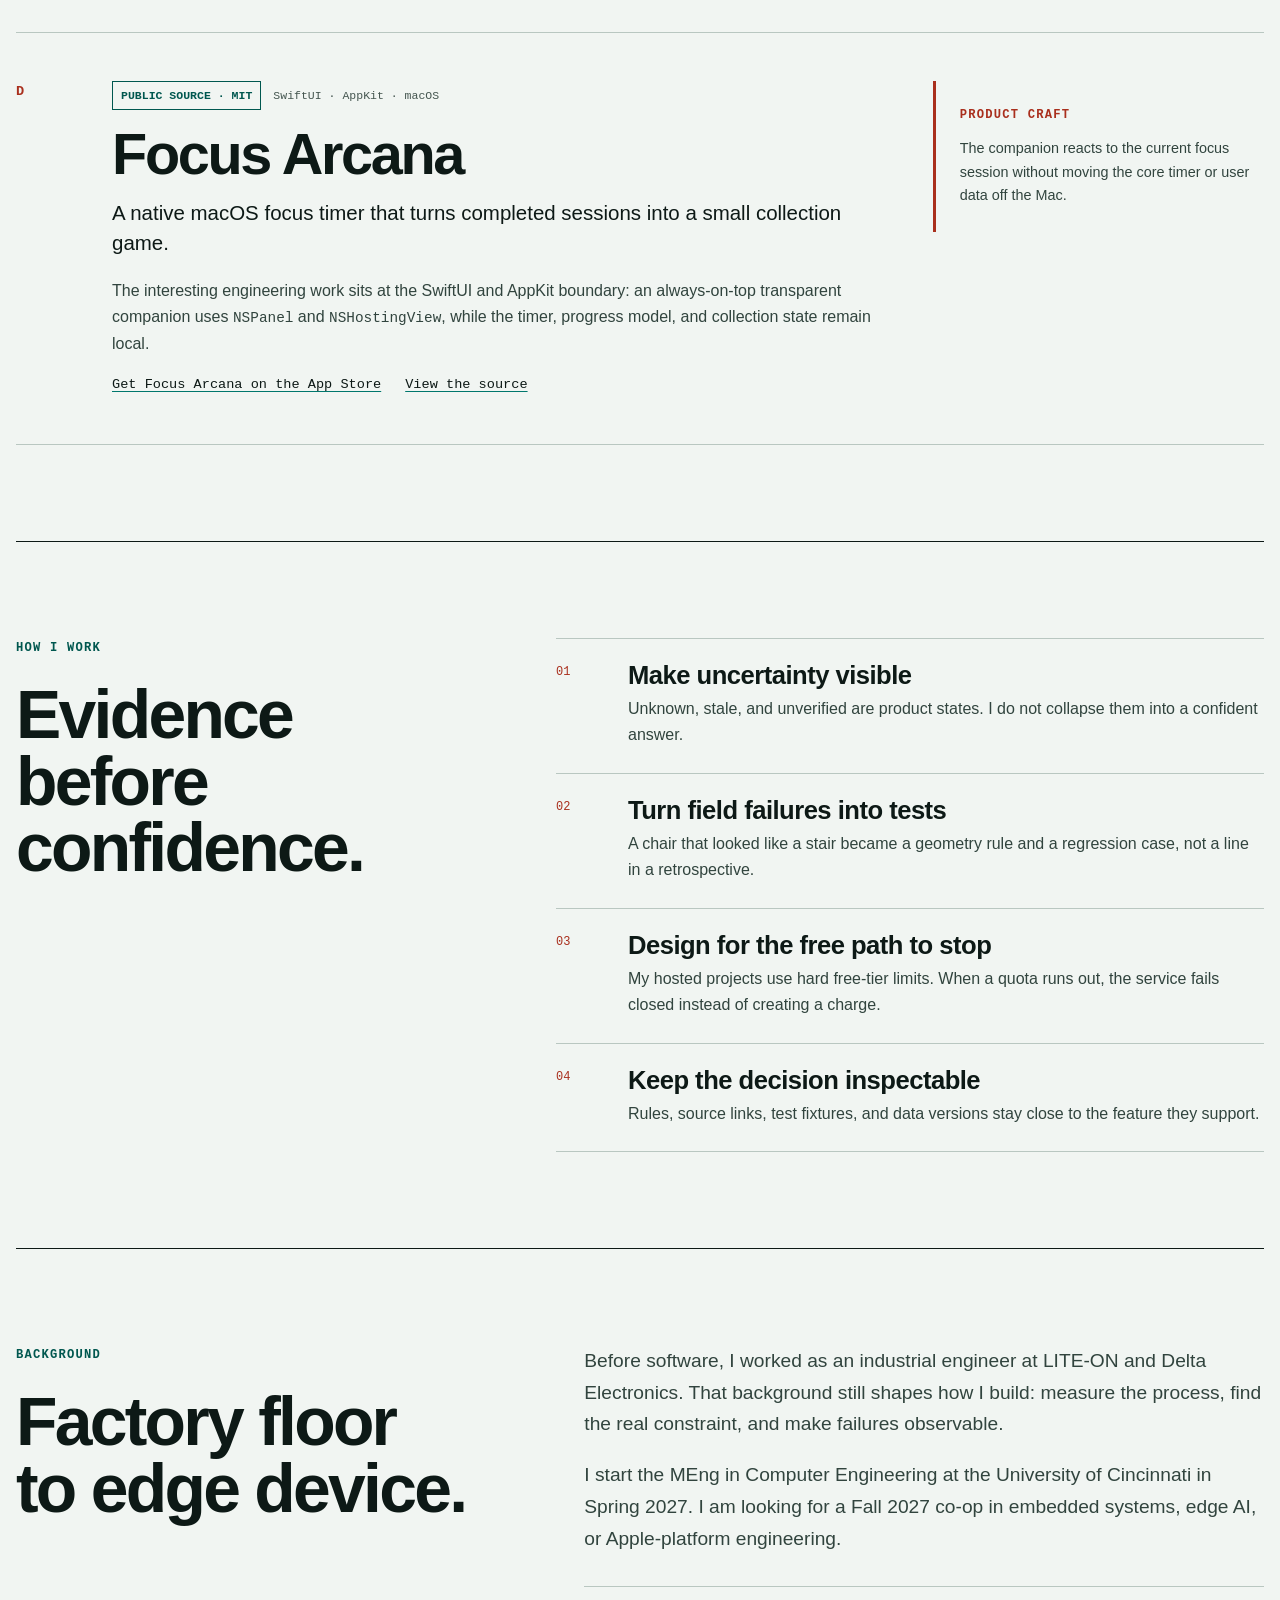
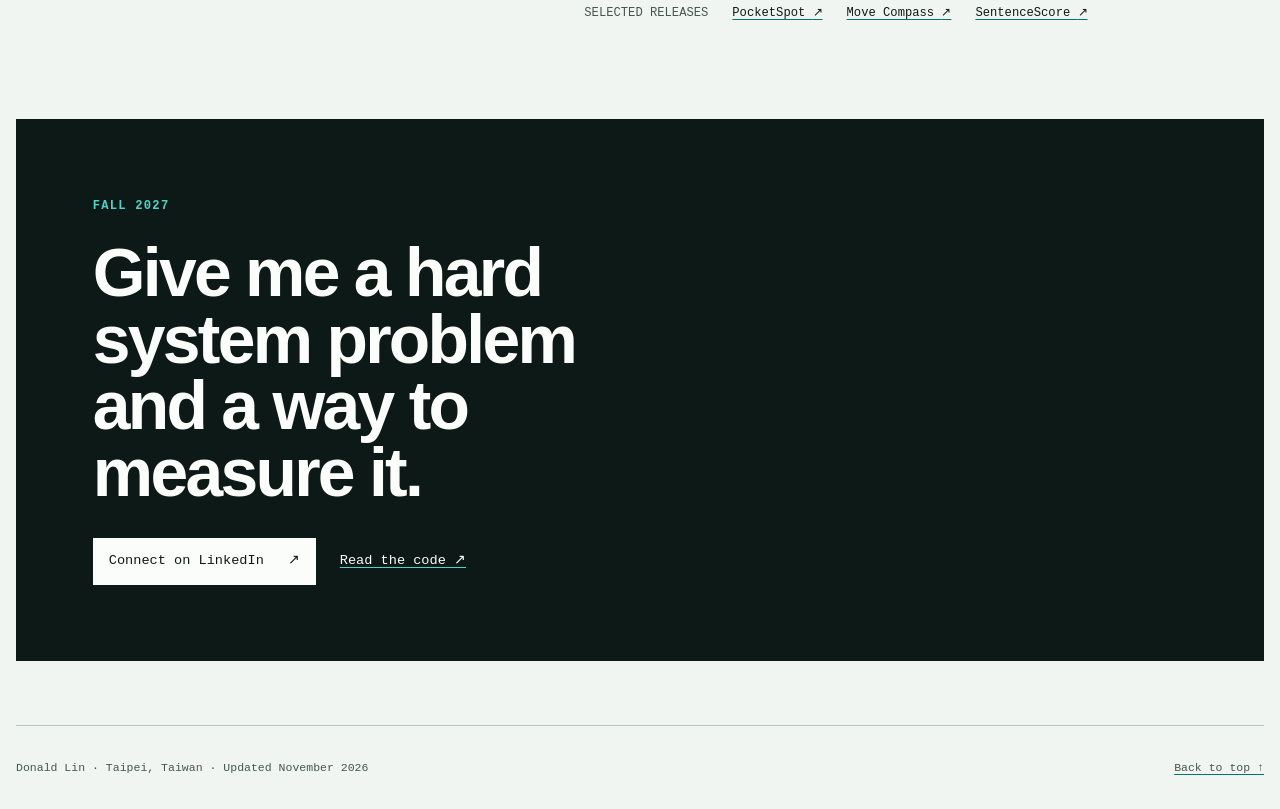
==== commit 98bc4c34: "Add an interactive industrial gauge case study" ====
--- a/index.html
+++ b/index.html
@@ -7,6 +7,7 @@
   <meta name="theme-color" content="#0d1916" />
   <meta name="color-scheme" content="light" />
   <link rel="canonical" href="https://tel0955850213.github.io/" />
+  <link rel="icon" href="favicon.svg" type="image/svg+xml" />
   <title>Donald Lin — Edge AI and Apple platforms</title>
   <link rel="stylesheet" href="styles.css" />
 </head>
@@ -37,7 +38,8 @@
           and ingestion pipelines designed for partial failure.
         </p>
         <div class="hero-actions" aria-label="Portfolio links">
-          <a class="primary-action" href="#work">See the evidence <span aria-hidden="true">↓</span></a>
+          <a class="primary-action" href="https://apps.apple.com/us/app/focus-arcana-pomodoro-rpg/id6789488362">Get Focus Arcana</a>
+          <a href="gauge-reader.html">Read the gauge case study</a>
           <a href="https://github.com/tel0955850213">GitHub <span aria-hidden="true">↗</span></a>
         </div>
       </div>
@@ -70,12 +72,26 @@
     <section class="work-section" id="work" aria-labelledby="work-title">
       <div class="section-heading">
         <p class="section-label">Selected work</p>
-        <h2 id="work-title">Four systems, four kinds of evidence.</h2>
+        <h2 id="work-title">From camera input to reliable decisions.</h2>
         <p>Each project is framed around the hard part: what had to be measured, what could fail, and what I did about it.</p>
       </div>
 
       <div class="project-ledger">
         <article class="project project-featured">
+          <div class="project-main">
+            <div class="project-meta"><span>Computer vision · Python · OpenCV</span></div>
+            <h3>Industrial Gauge Reader</h3>
+            <p class="project-lede">An inspection robot prototype sometimes read the wrong end of an analog gauge needle.</p>
+            <p>The fix separates finding the needle’s axis from choosing its tip. A calibrated ring provides evidence for which end to trust. When that evidence is weak, the reader can withhold the value.</p>
+            <div class="project-links"><a href="gauge-reader.html">Explore the failure and the fix</a></div>
+          </div>
+          <aside class="project-note">
+            <p class="note-label">Engineering trade-off</p>
+            <p>Waiting for consistent readings adds latency, but keeps a single bad frame from becoming a reported value.</p>
+          </aside>
+        </article>
+
+        <article class="project">
           <div class="project-index" aria-hidden="true">A</div>
           <div class="project-main">
             <div class="project-meta">
@@ -170,7 +186,8 @@
               and collection state remain local.
             </p>
             <div class="project-links">
-              <a href="https://github.com/tel0955850213/MacFocus">View the macOS source <span aria-hidden="true">↗</span></a>
+              <a href="https://apps.apple.com/us/app/focus-arcana-pomodoro-rpg/id6789488362">Get Focus Arcana on the App Store</a>
+              <a href="https://github.com/tel0955850213/MacFocus">View the source</a>
             </div>
           </div>
           <aside class="project-note">
--- a/styles.css
+++ b/styles.css
@@ -406,6 +406,10 @@
   padding-block: var(--space-16);
 }
 
+.project-featured .project-main {
+  grid-column: 2;
+}
+
 .project-index {
   color: var(--hazard);
   font-family: var(--mono);
@@ -747,6 +751,10 @@
     grid-column: auto;
   }
 
+  .project-featured .project-main {
+    grid-column: auto;
+  }
+
   .signal-panel dl div {
     grid-template-columns: 5.75rem 1fr;
   }
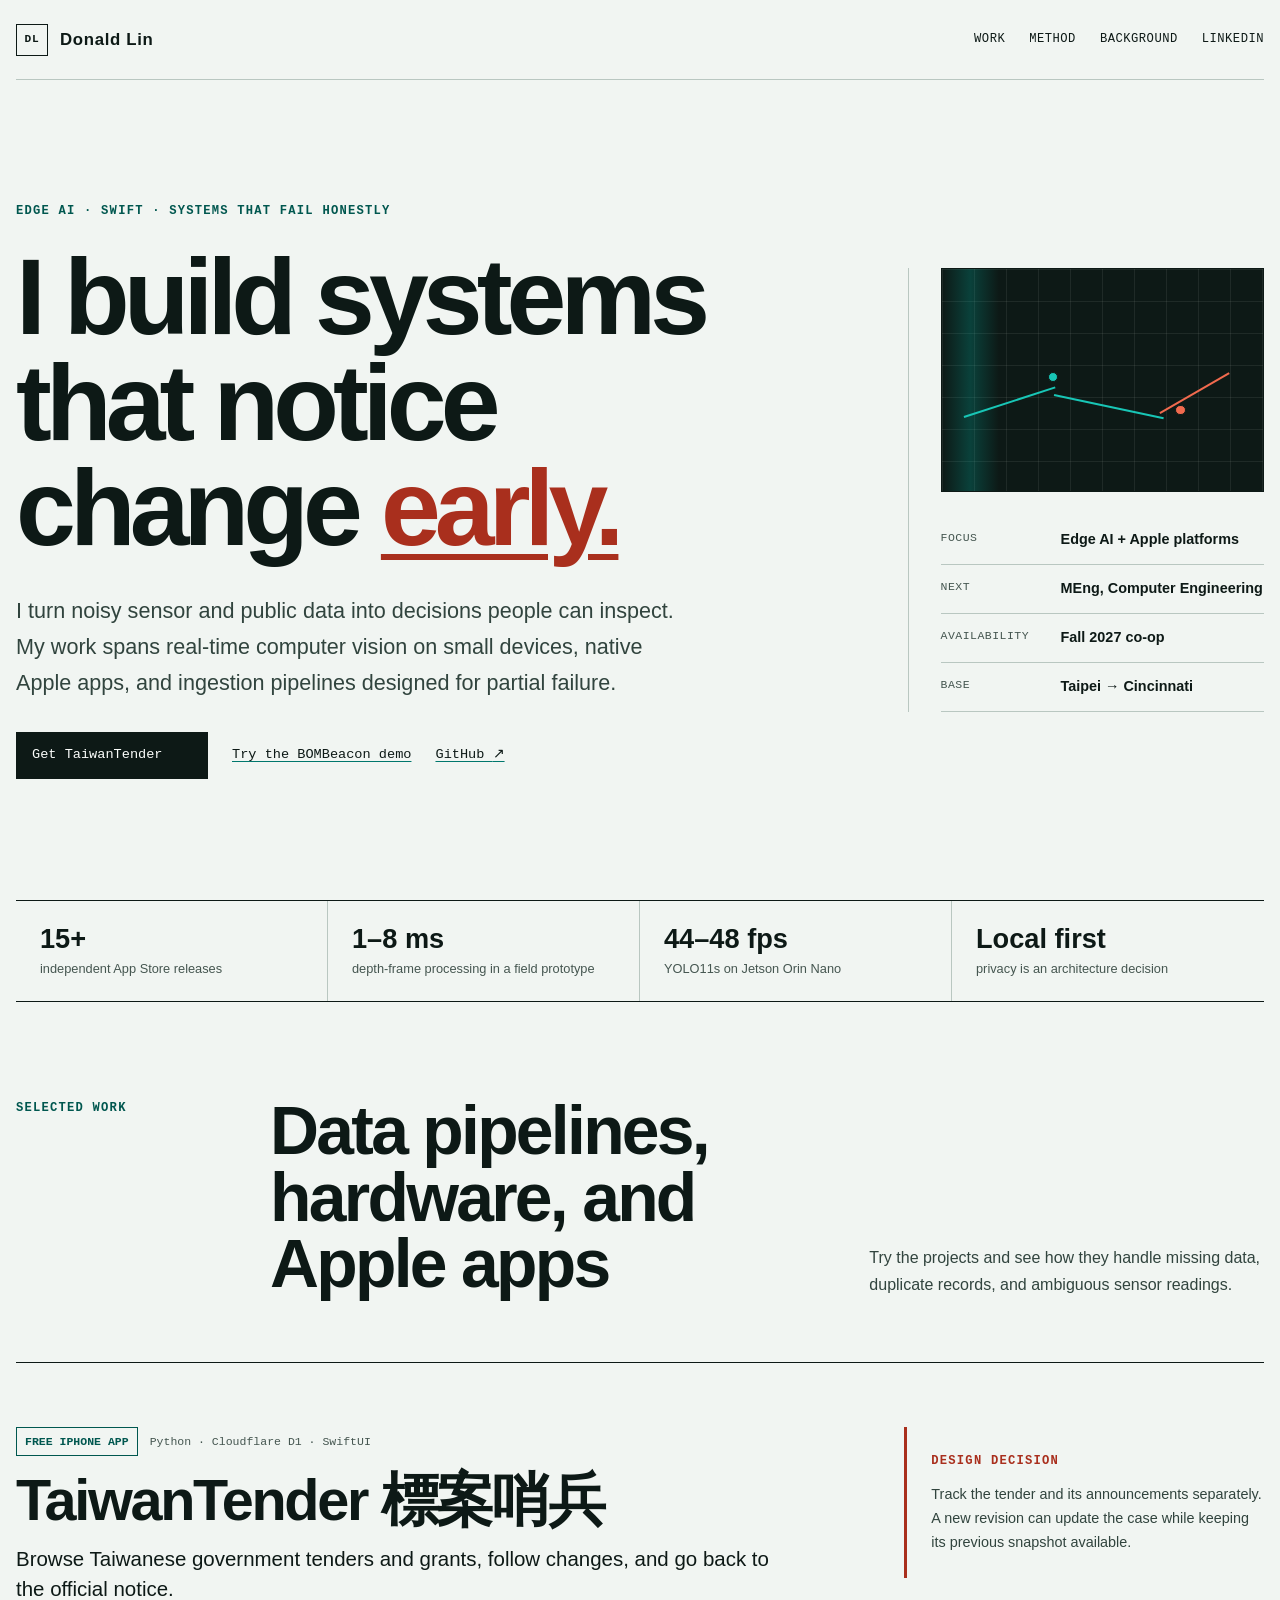
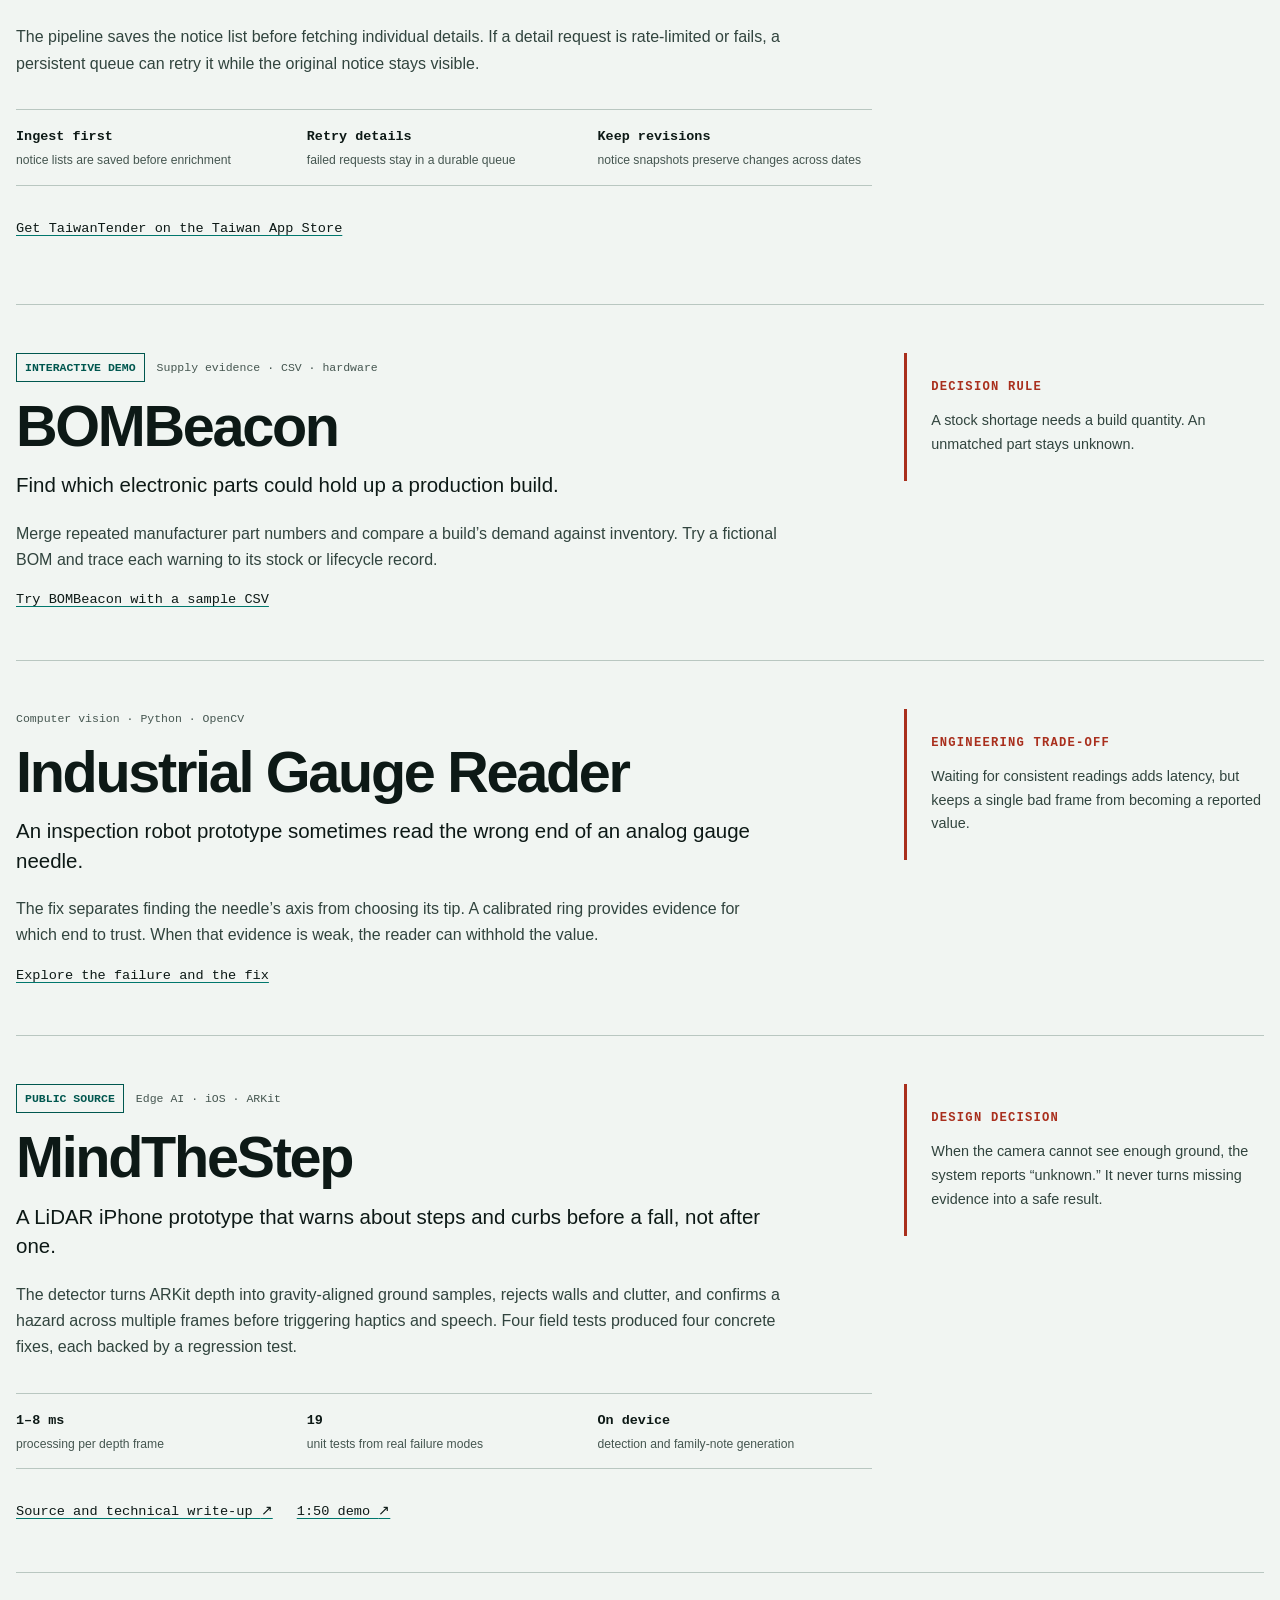
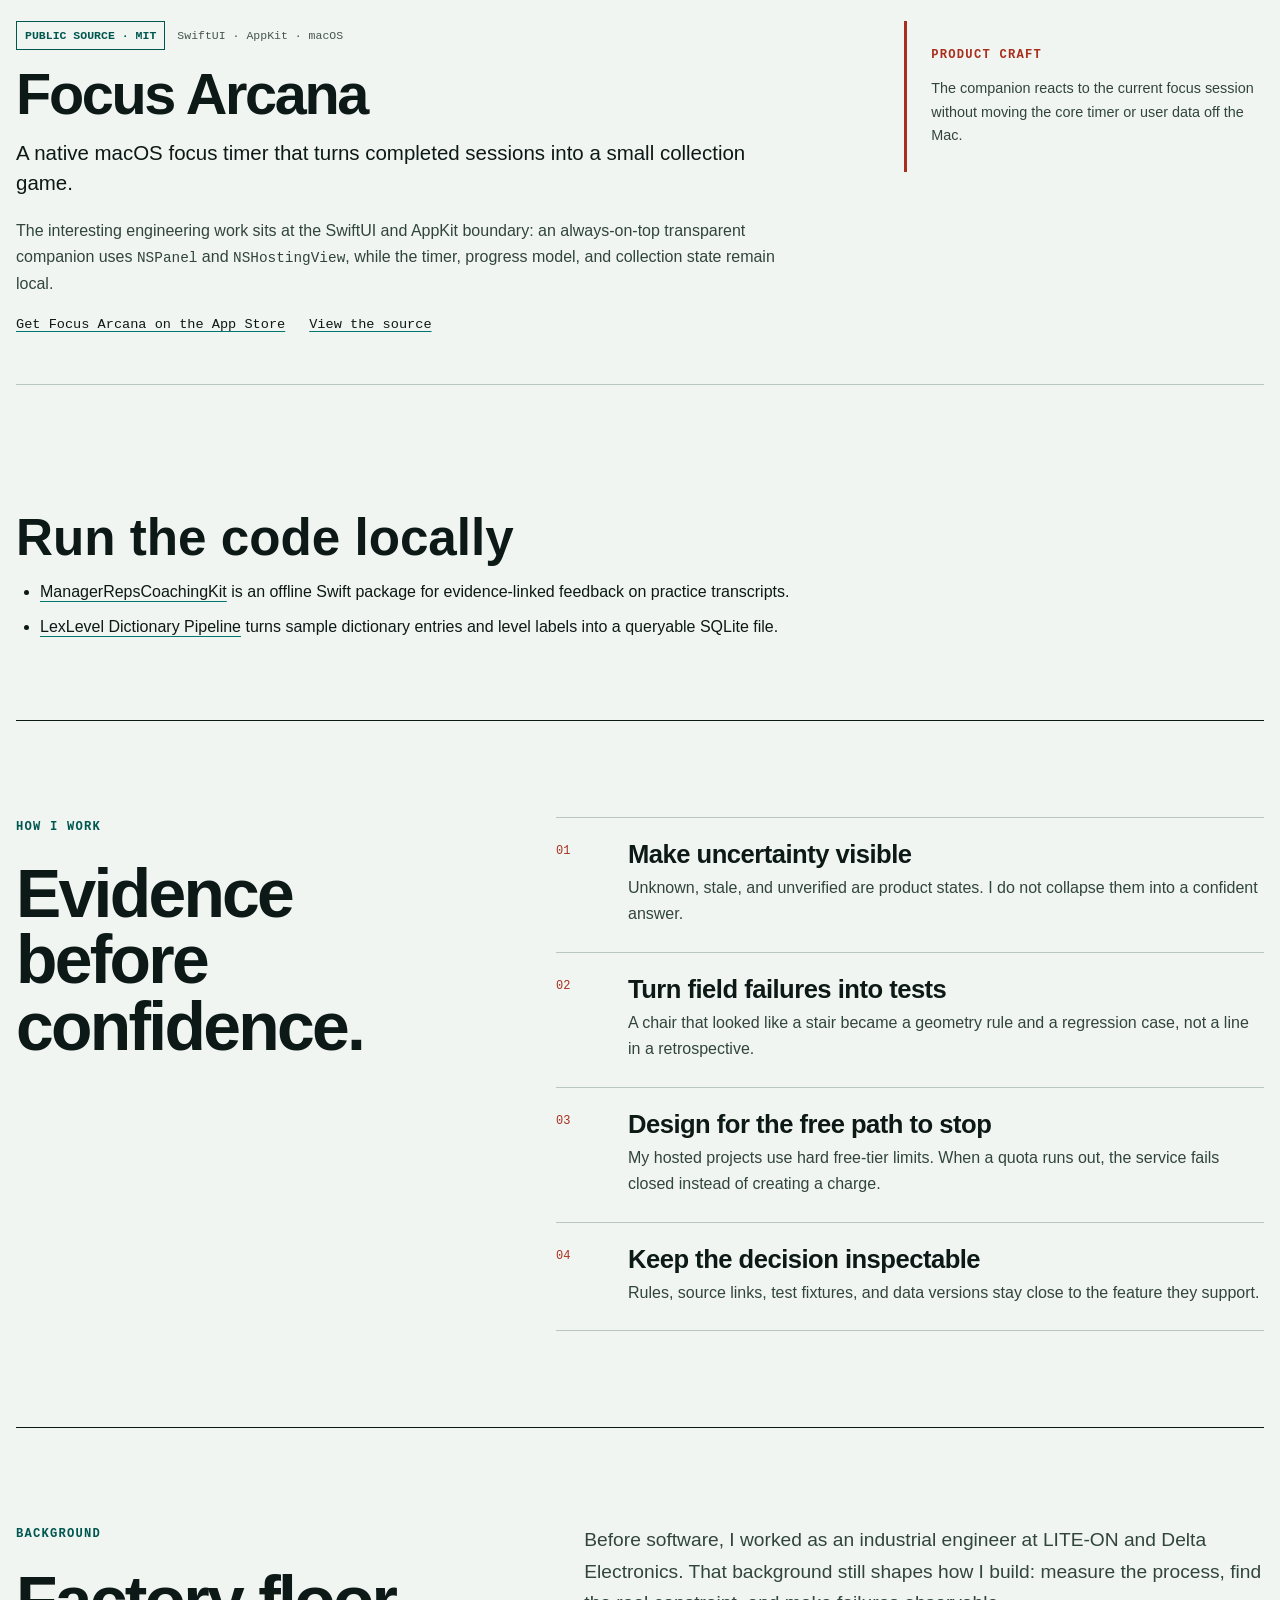
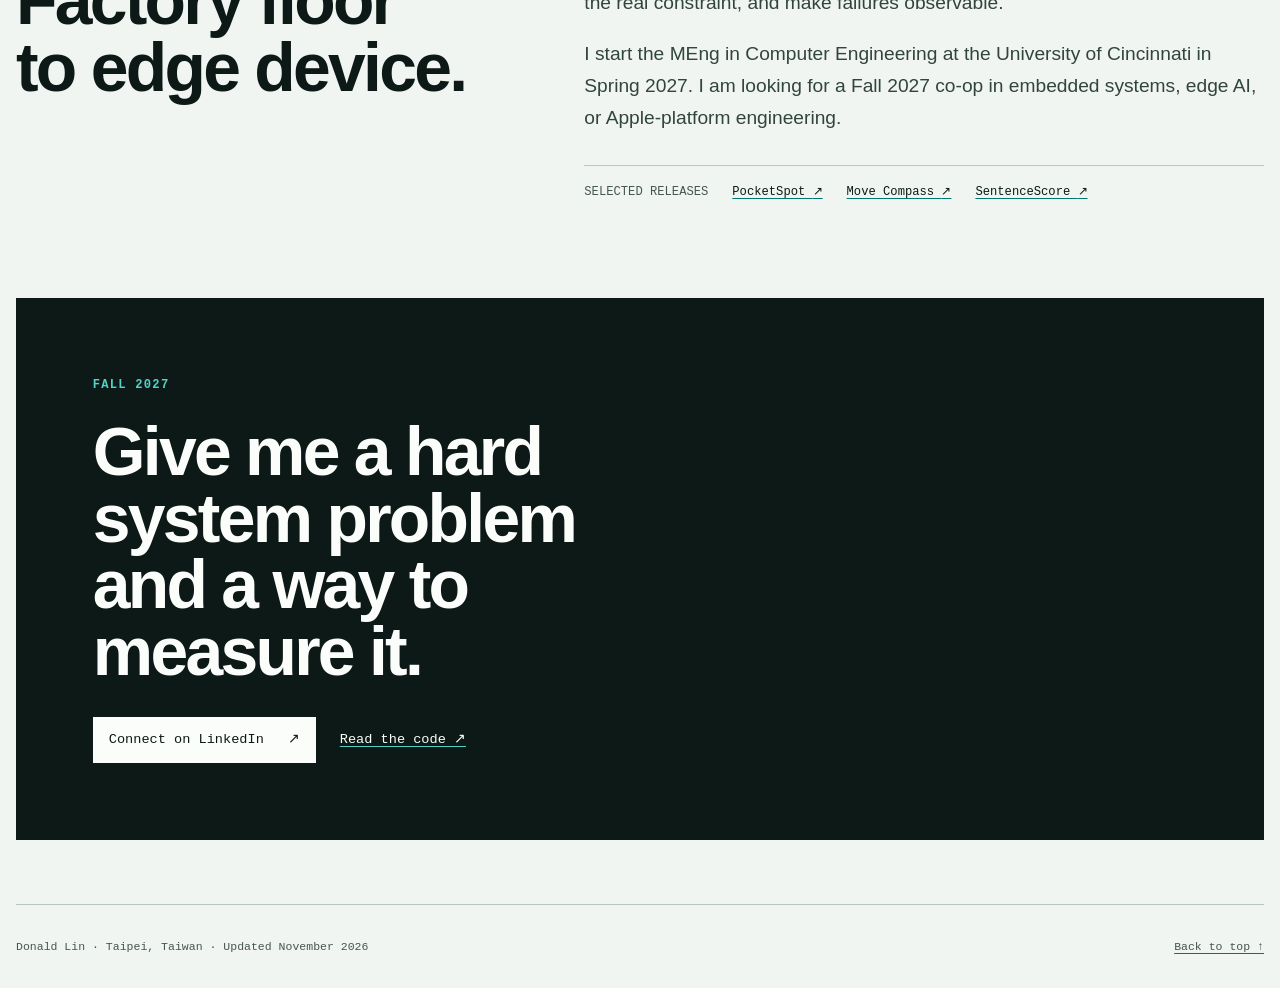
==== commit dcd84e94: "Feature TaiwanTender and add a BOMBeacon demo" ====
--- a/index.html
+++ b/index.html
@@ -38,8 +38,8 @@
           and ingestion pipelines designed for partial failure.
         </p>
         <div class="hero-actions" aria-label="Portfolio links">
-          <a class="primary-action" href="https://apps.apple.com/us/app/focus-arcana-pomodoro-rpg/id6789488362">Get Focus Arcana</a>
-          <a href="gauge-reader.html">Read the gauge case study</a>
+          <a class="primary-action" href="https://apps.apple.com/tw/app/id6794689780">Get TaiwanTender</a>
+          <a href="bombeacon.html">Try the BOMBeacon demo</a>
           <a href="https://github.com/tel0955850213">GitHub <span aria-hidden="true">↗</span></a>
         </div>
       </div>
@@ -72,12 +72,53 @@
     <section class="work-section" id="work" aria-labelledby="work-title">
       <div class="section-heading">
         <p class="section-label">Selected work</p>
-        <h2 id="work-title">From camera input to reliable decisions.</h2>
-        <p>Each project is framed around the hard part: what had to be measured, what could fail, and what I did about it.</p>
+        <h2 id="work-title">Data pipelines, hardware, and Apple apps</h2>
+        <p>Try the projects and see how they handle missing data, duplicate records, and ambiguous sensor readings.</p>
       </div>
 
       <div class="project-ledger">
-        <article class="project project-featured">
+        <article class="project project-featured" id="taiwantender">
+          <div class="project-main">
+            <div class="project-meta">
+              <span class="status public">Free iPhone app</span>
+              <span>Python · Cloudflare D1 · SwiftUI</span>
+            </div>
+            <h3>TaiwanTender <span lang="zh-Hant">標案哨兵</span></h3>
+            <p class="project-lede">Browse Taiwanese government tenders and grants, follow changes, and go back to the official notice.</p>
+            <p>The pipeline saves the notice list before fetching individual details. If a detail request is rate-limited or fails, a persistent queue can retry it while the original notice stays visible.</p>
+            <div class="evidence" aria-label="TaiwanTender design">
+              <p><strong>Ingest first</strong><span>notice lists are saved before enrichment</span></p>
+              <p><strong>Retry details</strong><span>failed requests stay in a durable queue</span></p>
+              <p><strong>Keep revisions</strong><span>notice snapshots preserve changes across dates</span></p>
+            </div>
+            <div class="project-links">
+              <a href="https://apps.apple.com/tw/app/id6794689780">Get TaiwanTender on the Taiwan App Store</a>
+            </div>
+          </div>
+          <aside class="project-note">
+            <p class="note-label">Design decision</p>
+            <p>Track the tender and its announcements separately. A new revision can update the case while keeping its previous snapshot available.</p>
+          </aside>
+        </article>
+
+        <article class="project" id="bombeacon">
+          <div class="project-main">
+            <div class="project-meta">
+              <span class="status public">Interactive demo</span>
+              <span>Supply evidence · CSV · hardware</span>
+            </div>
+            <h3>BOMBeacon</h3>
+            <p class="project-lede">Find which electronic parts could hold up a production build.</p>
+            <p>Merge repeated manufacturer part numbers and compare a build’s demand against inventory. Try a fictional BOM and trace each warning to its stock or lifecycle record.</p>
+            <div class="project-links"><a href="bombeacon.html">Try BOMBeacon with a sample CSV</a></div>
+          </div>
+          <aside class="project-note">
+            <p class="note-label">Decision rule</p>
+            <p>A stock shortage needs a build quantity. An unmatched part stays unknown.</p>
+          </aside>
+        </article>
+
+        <article class="project">
           <div class="project-main">
             <div class="project-meta"><span>Computer vision · Python · OpenCV</span></div>
             <h3>Industrial Gauge Reader</h3>
@@ -92,7 +133,6 @@
         </article>
 
         <article class="project">
-          <div class="project-index" aria-hidden="true">A</div>
           <div class="project-main">
             <div class="project-meta">
               <span class="status public">Public source</span>
@@ -122,57 +162,6 @@
         </article>
 
         <article class="project">
-          <div class="project-index" aria-hidden="true">B</div>
-          <div class="project-main">
-            <div class="project-meta">
-              <span class="status case-study">Private source · case study</span>
-              <span>SwiftUI · TypeScript · data reliability</span>
-            </div>
-            <h3>CivicRadar</h3>
-            <p class="project-lede">An iPhone app that tracks official legal and policy changes without confusing a proposal with an enacted rule.</p>
-            <p>
-              The pipeline keeps legal effect separate from political outcome, links every claim to an official source,
-              and quarantines conflicts or missing dates. Clients verify schema, counts, and SHA-256 digests before accepting
-              a full or delta update.
-            </p>
-            <div class="evidence" aria-label="CivicRadar evidence">
-              <p><strong>Hash linked</strong><span>versioned full and delta datasets</span></p>
-              <p><strong>Quarantined</strong><span>conflicts never enter the public feed</span></p>
-              <p><strong>Deterministic</strong><span>AI cannot decide legal status</span></p>
-            </div>
-          </div>
-          <aside class="project-note">
-            <p class="note-label">Failure model</p>
-            <p>One broken source keeps its last known data and records a warning. The run fails only when every source fails.</p>
-          </aside>
-        </article>
-
-        <article class="project">
-          <div class="project-index" aria-hidden="true">C</div>
-          <div class="project-main">
-            <div class="project-meta">
-              <span class="status public">Public source · MIT</span>
-              <span>SwiftUI · CloudKit · Cloudflare Worker</span>
-            </div>
-            <h3>Karteria</h3>
-            <p class="project-lede">A deliberate-practice app where progress is tied to observable evidence, not likes or an AI score.</p>
-            <p>
-              Private practice stays on the device. A checkpoint is verified only when two of three calibrated peers
-              independently confirm all required criteria. Anonymous review and trusted review remain separate systems,
-              with different rules for minors.
-            </p>
-            <div class="project-links">
-              <a href="https://github.com/tel0955850213/Karteria">Read the architecture and source <span aria-hidden="true">↗</span></a>
-            </div>
-          </div>
-          <aside class="project-note">
-            <p class="note-label">Trust boundary</p>
-            <p>On-device AI can flag missing evidence before submission. It cannot create, change, or replace a peer vote.</p>
-          </aside>
-        </article>
-
-        <article class="project">
-          <div class="project-index" aria-hidden="true">D</div>
           <div class="project-main">
             <div class="project-meta">
               <span class="status public">Public source · MIT</span>
@@ -196,6 +185,14 @@
           </aside>
         </article>
       </div>
+    </section>
+
+    <section class="library-section" id="tools" aria-labelledby="tools-title">
+      <h2 id="tools-title">Run the code locally</h2>
+      <ul>
+        <li><a href="https://github.com/tel0955850213/ManagerRepsCoachingKit">ManagerRepsCoachingKit</a> is an offline Swift package for evidence-linked feedback on practice transcripts.</li>
+        <li><a href="https://github.com/tel0955850213/lexlevel-pipeline">LexLevel Dictionary Pipeline</a> turns sample dictionary entries and level labels into a queryable SQLite file.</li>
+      </ul>
     </section>
 
     <section class="method-section" id="method" aria-labelledby="method-title">
--- a/styles.css
+++ b/styles.css
@@ -72,10 +72,12 @@
   background: var(--ink);
   color: var(--surface);
   transform: translateY(-160%);
+  clip-path: inset(50%);
 }
 
 .skip-link:focus {
   transform: translateY(0);
+  clip-path: none;
 }
 
 .site-header,
@@ -396,7 +398,7 @@
 
 .project {
   display: grid;
-  grid-template-columns: 4rem minmax(0, 1fr) minmax(14rem, 0.42fr);
+  grid-template-columns: minmax(0, 1fr) minmax(14rem, 0.42fr);
   gap: var(--space-8);
   padding-block: var(--space-12);
   border-bottom: 0.08rem solid var(--line);
@@ -404,17 +406,6 @@
 
 .project-featured {
   padding-block: var(--space-16);
-}
-
-.project-featured .project-main {
-  grid-column: 2;
-}
-
-.project-index {
-  color: var(--hazard);
-  font-family: var(--mono);
-  font-size: 0.85rem;
-  font-weight: 700;
 }
 
 .project-meta {
@@ -436,9 +427,17 @@
   text-transform: uppercase;
 }
 
-.status.case-study {
-  color: #795221;
-}
+.library-section {
+  padding-block: var(--space-8) var(--space-16);
+}
+
+.library-section h2 {
+  font-size: clamp(2rem, 4vw, 3.5rem);
+  margin-bottom: var(--space-4);
+}
+
+.library-section ul { padding-inline-start: var(--space-6); }
+.library-section li + li { margin-top: var(--space-2); }
 
 .project h3 {
   margin-bottom: var(--space-4);
@@ -638,11 +637,10 @@
   }
 
   .project {
-    grid-template-columns: 2rem minmax(0, 1fr);
+    grid-template-columns: minmax(0, 1fr);
   }
 
   .project-note {
-    grid-column: 2;
     max-width: 42rem;
   }
 }
@@ -745,14 +743,6 @@
   .project {
     grid-template-columns: 1fr;
     gap: var(--space-4);
-  }
-
-  .project-note {
-    grid-column: auto;
-  }
-
-  .project-featured .project-main {
-    grid-column: auto;
   }
 
   .signal-panel dl div {
